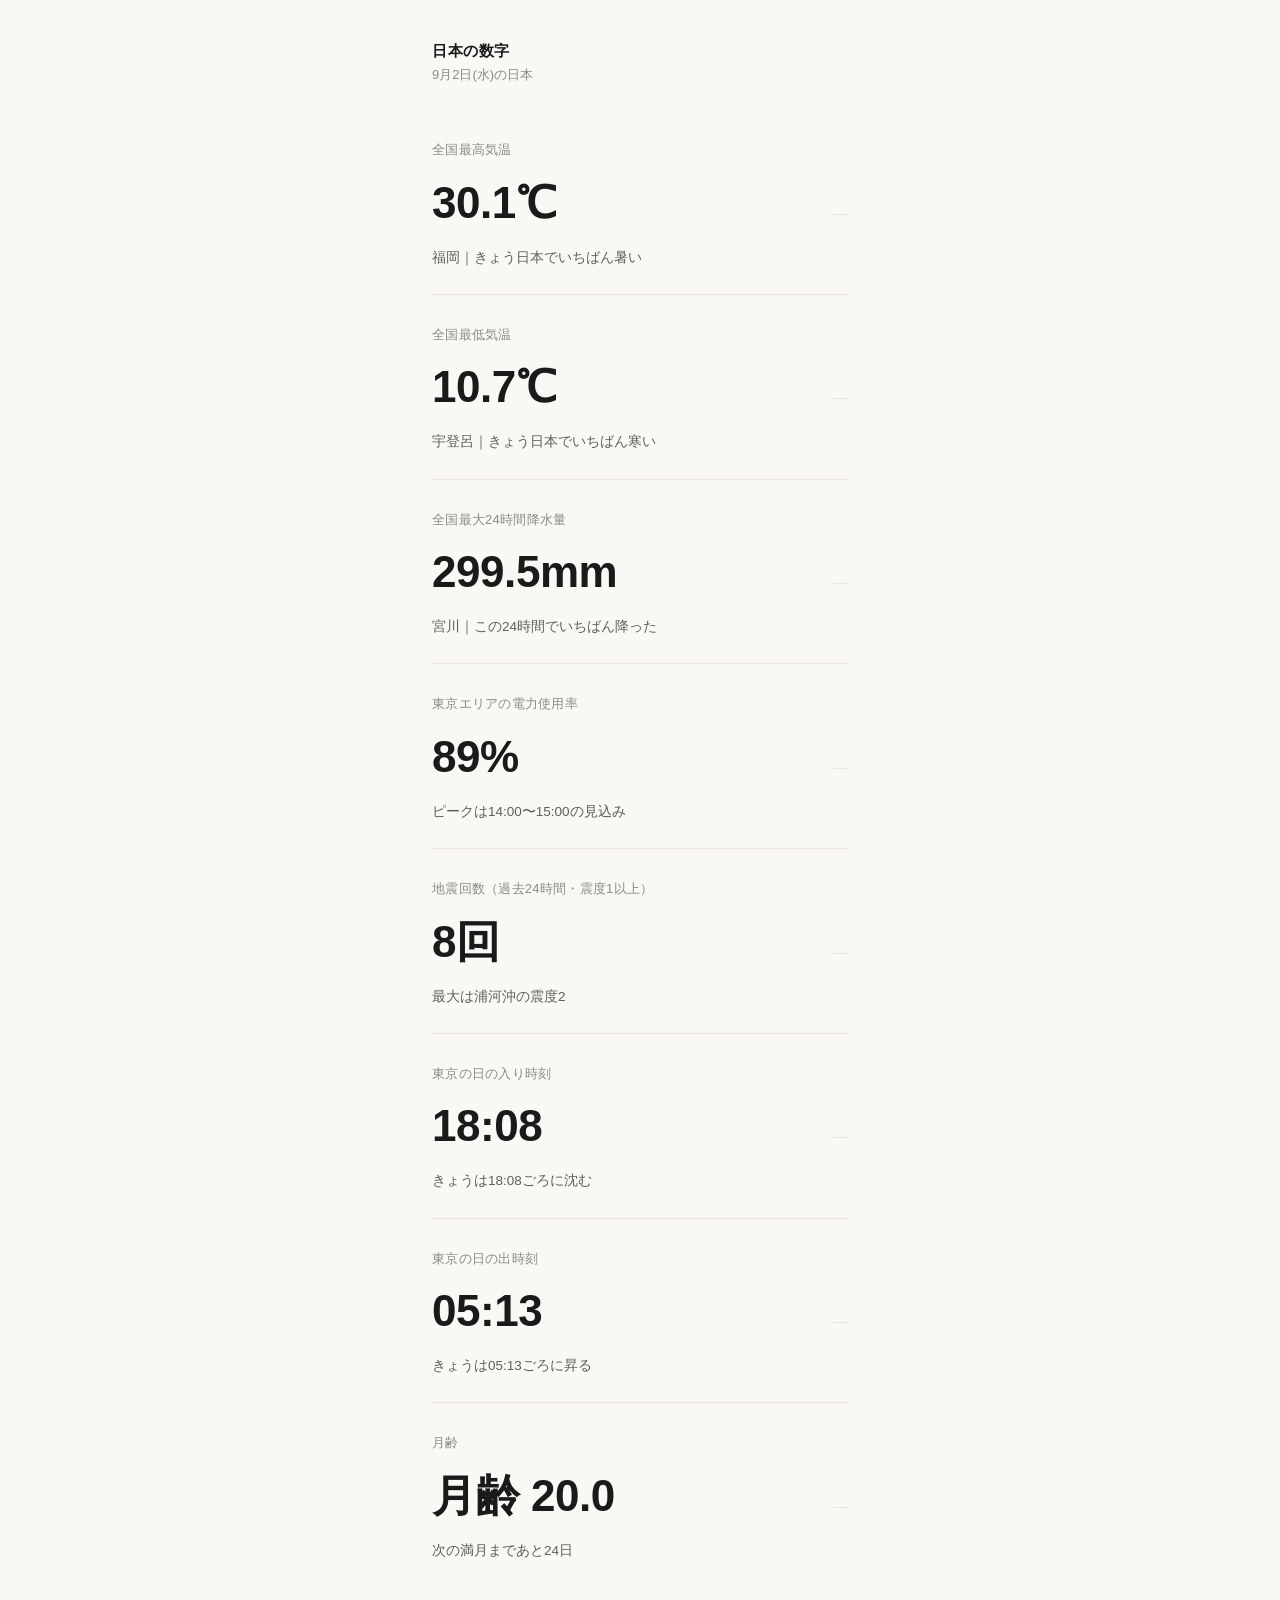
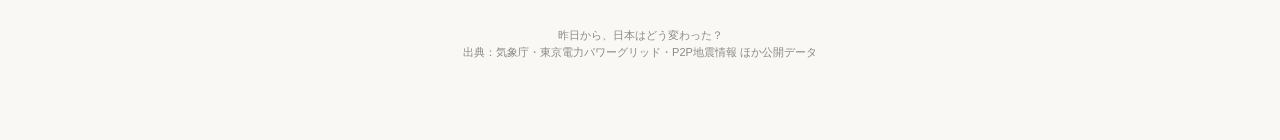
==== index.html @ 378d4e0c "日本の数字 v0.1: MVP8種の自動取得パイプライン - collectors: 気象庁ランキングCSV(最高/最低気温・24h降水量) / 東電PGでんき予報 /   P2P地震情報API / " ====
<!doctype html>
<html lang="ja">
<head>
<meta charset="utf-8">
<meta name="viewport" content="width=device-width, initial-scale=1">
<title>日本の数字</title>
<style>
  :root { --ink:#1a1a1a; --sub:#8a8a86; --bg:#faf8f4; --line:#e9e5dd; --accent:#2f6fb3; }
  * { box-sizing:border-box; margin:0; padding:0; }
  body { background:var(--bg); color:var(--ink);
    font-family:-apple-system,"Hiragino Kaku Gothic ProN","Noto Sans JP",sans-serif;
    -webkit-font-smoothing:antialiased; line-height:1.5; }
  .wrap { max-width:460px; margin:0 auto; padding:32px 22px 80px; }
  header { padding:8px 0 26px; }
  h1 { font-size:15px; font-weight:600; letter-spacing:.04em; }
  .date { color:var(--sub); font-size:13px; margin-top:2px; }
  .card { padding:30px 0 26px; border-top:1px solid var(--line); }
  .card:first-of-type { border-top:none; }
  .name { font-size:13px; color:var(--sub); letter-spacing:.02em; }
  .row { display:flex; align-items:baseline; justify-content:space-between; gap:12px; margin-top:10px; }
  .value { font-size:44px; font-weight:600; letter-spacing:-.01em; font-variant-numeric:tabular-nums; }
  .change { font-size:15px; color:var(--accent); white-space:nowrap; font-variant-numeric:tabular-nums; }
  .change.flat { color:var(--sub); }
  .change.na { color:var(--line); }
  .caption { margin-top:12px; font-size:13.5px; color:#5f5f5a; }
  .stale { font-size:11px; color:var(--sub); margin-left:6px; }
  footer { margin-top:40px; font-size:11px; color:var(--sub); text-align:center; }
  a { color:inherit; }
</style>
</head>
<body>
<div class="wrap">
  <header>
    <h1>日本の数字</h1>
    <div class="date" id="date">読み込み中…</div>
  </header>
  <div id="cards"></div>
  <footer>
    昨日から、日本はどう変わった？<br>
    出典：気象庁・東京電力パワーグリッド・P2P地震情報 ほか公開データ
  </footer>
</div>
<script>
const ARROW = { up:"↑", down:"↓", flat:"→" };
fetch("api/today.json?" + Date.now()).then(r => r.json()).then(d => {
  document.getElementById("date").textContent =
    new Date(d.date).toLocaleDateString("ja-JP",{month:"long",day:"numeric",weekday:"short"}) + "の日本";
  const box = document.getElementById("cards");
  for (const m of d.metrics) {
    const c = m.change || {};
    const cls = !c.available ? "na" : (c.direction || "flat");
    const chg = !c.available ? "—"
      : (["up","down"].includes(c.direction) ? ARROW[c.direction] + " " : "") + (c.display || "");
    const el = document.createElement("div");
    el.className = "card";
    el.innerHTML =
      `<div class="name">${m.name}${m.stale ? '<span class="stale">'+m.as_of+' 時点</span>' : ''}</div>
       <div class="row"><div class="value">${m.value_display}</div>
       <div class="change ${cls}">${chg}</div></div>
       <div class="caption">${m.caption || ""}</div>`;
    box.appendChild(el);
  }
}).catch(e => {
  document.getElementById("date").textContent = "データを読み込めませんでした";
});
</script>
</body>
</html>
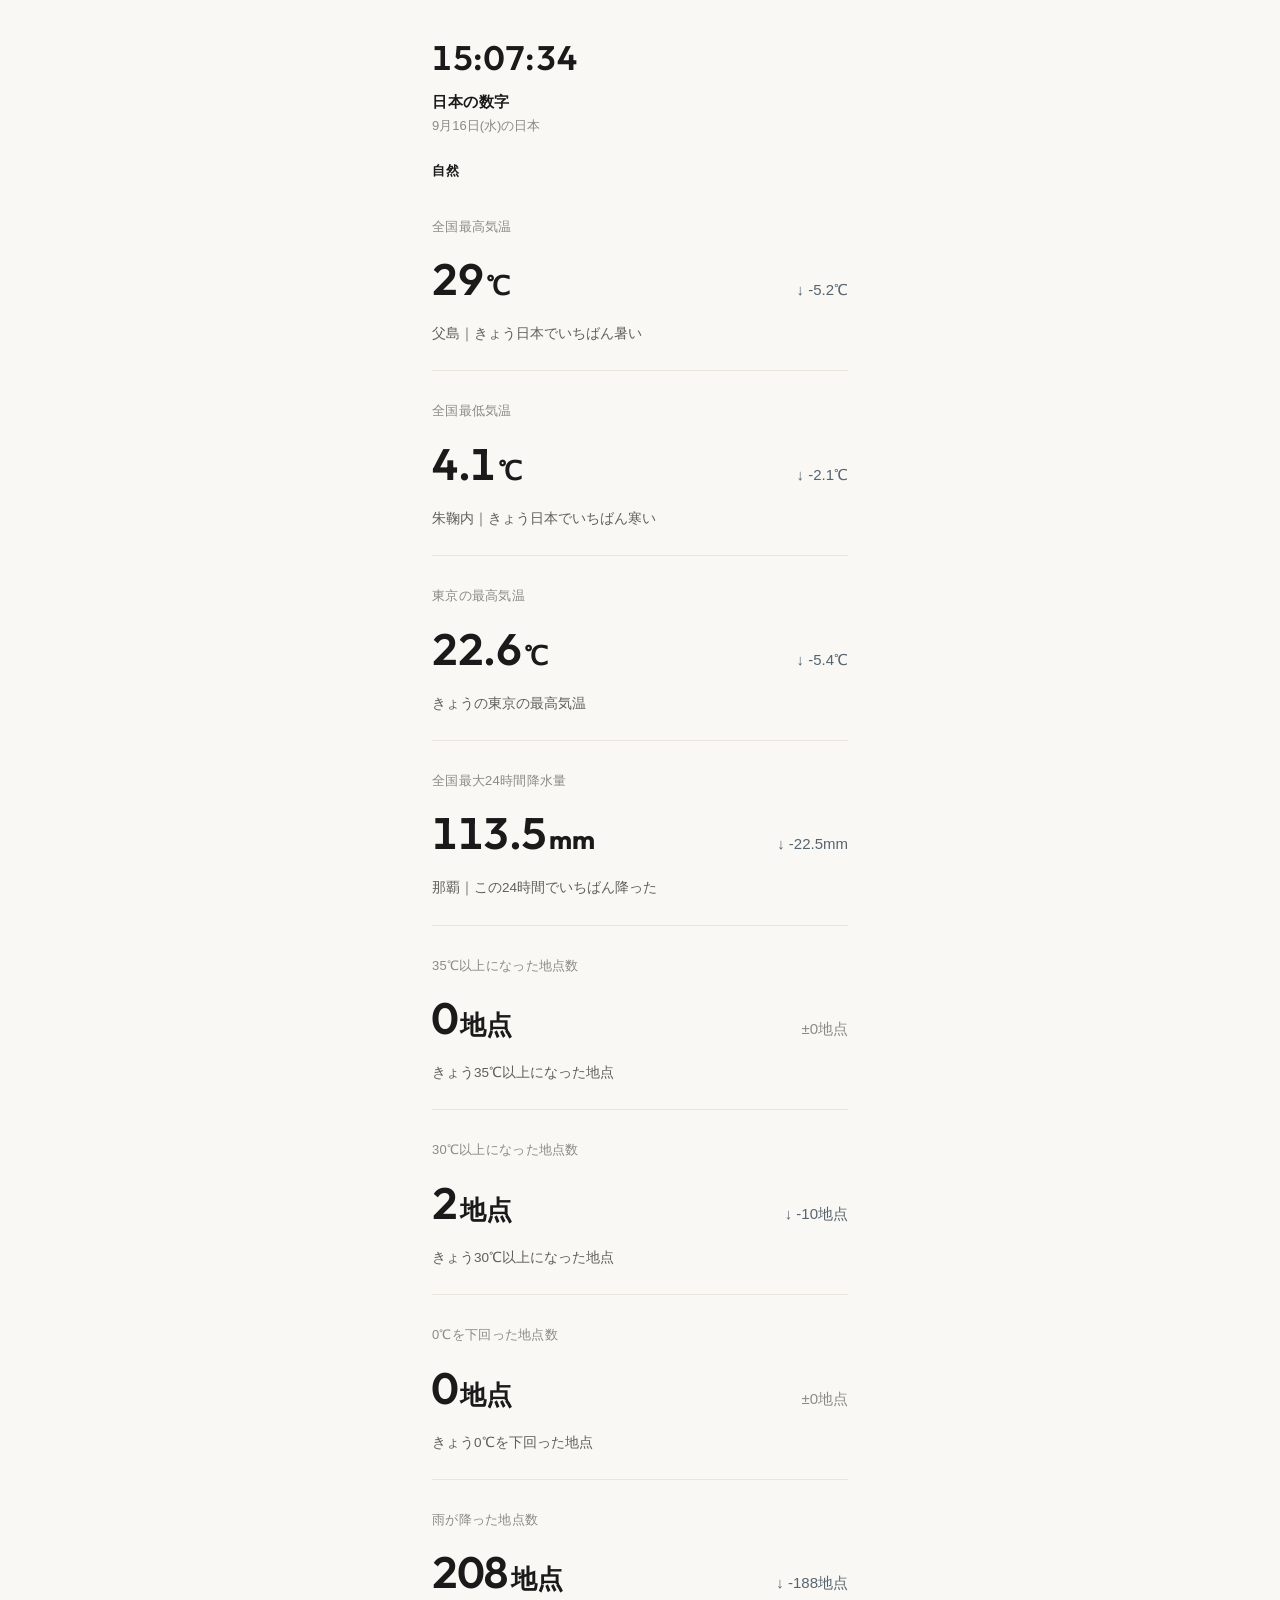
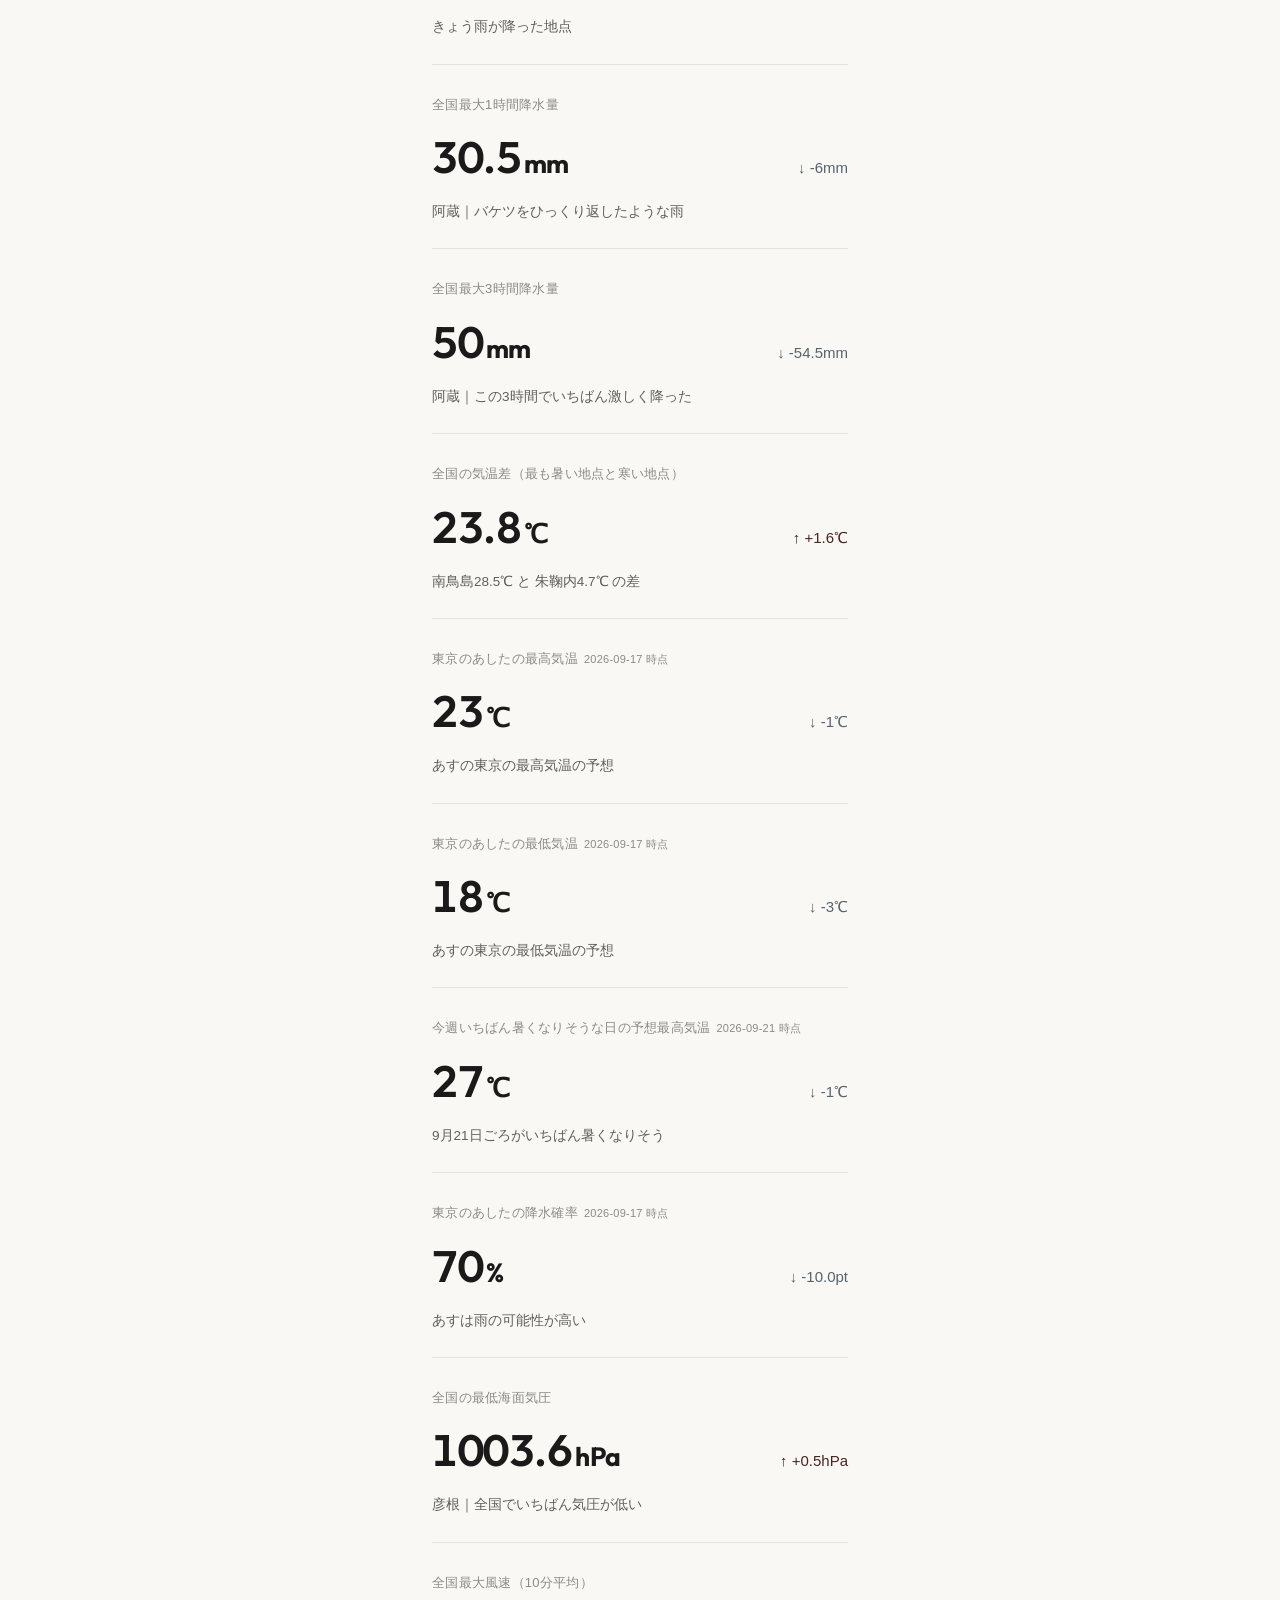
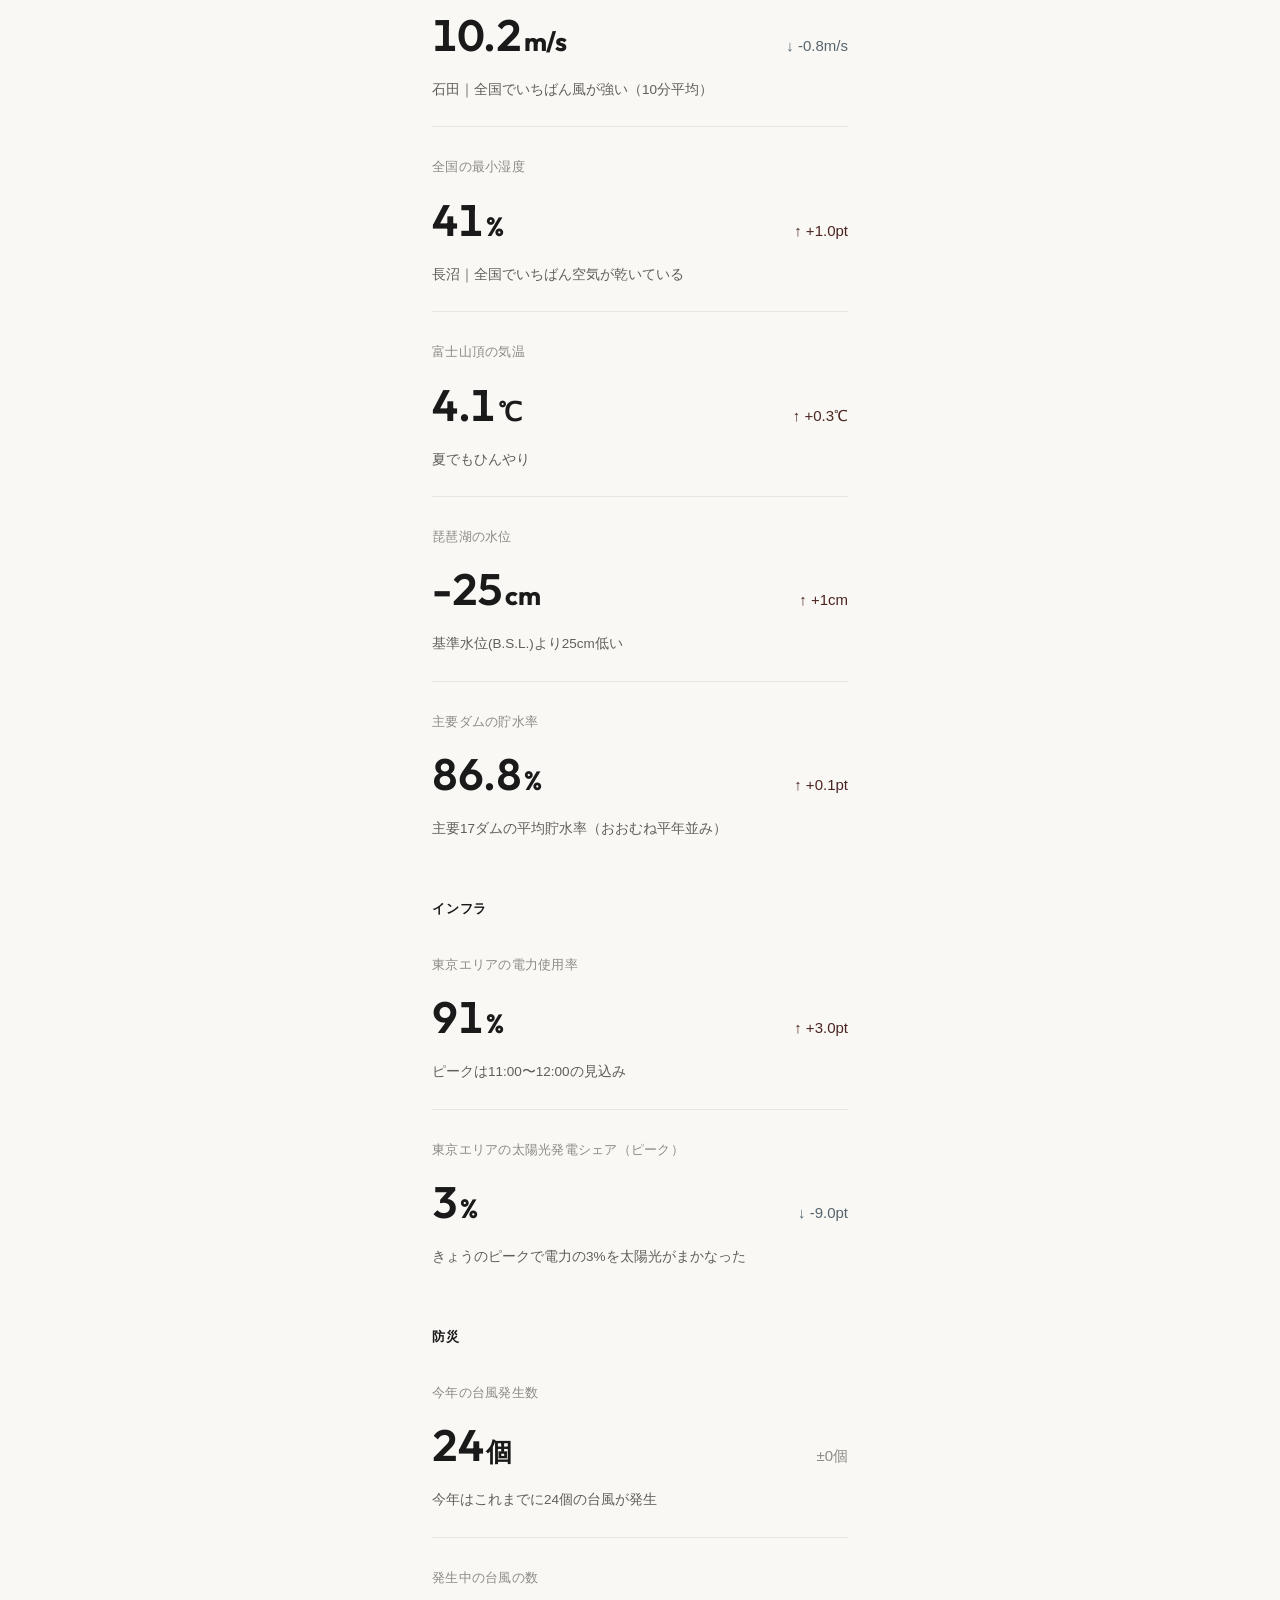
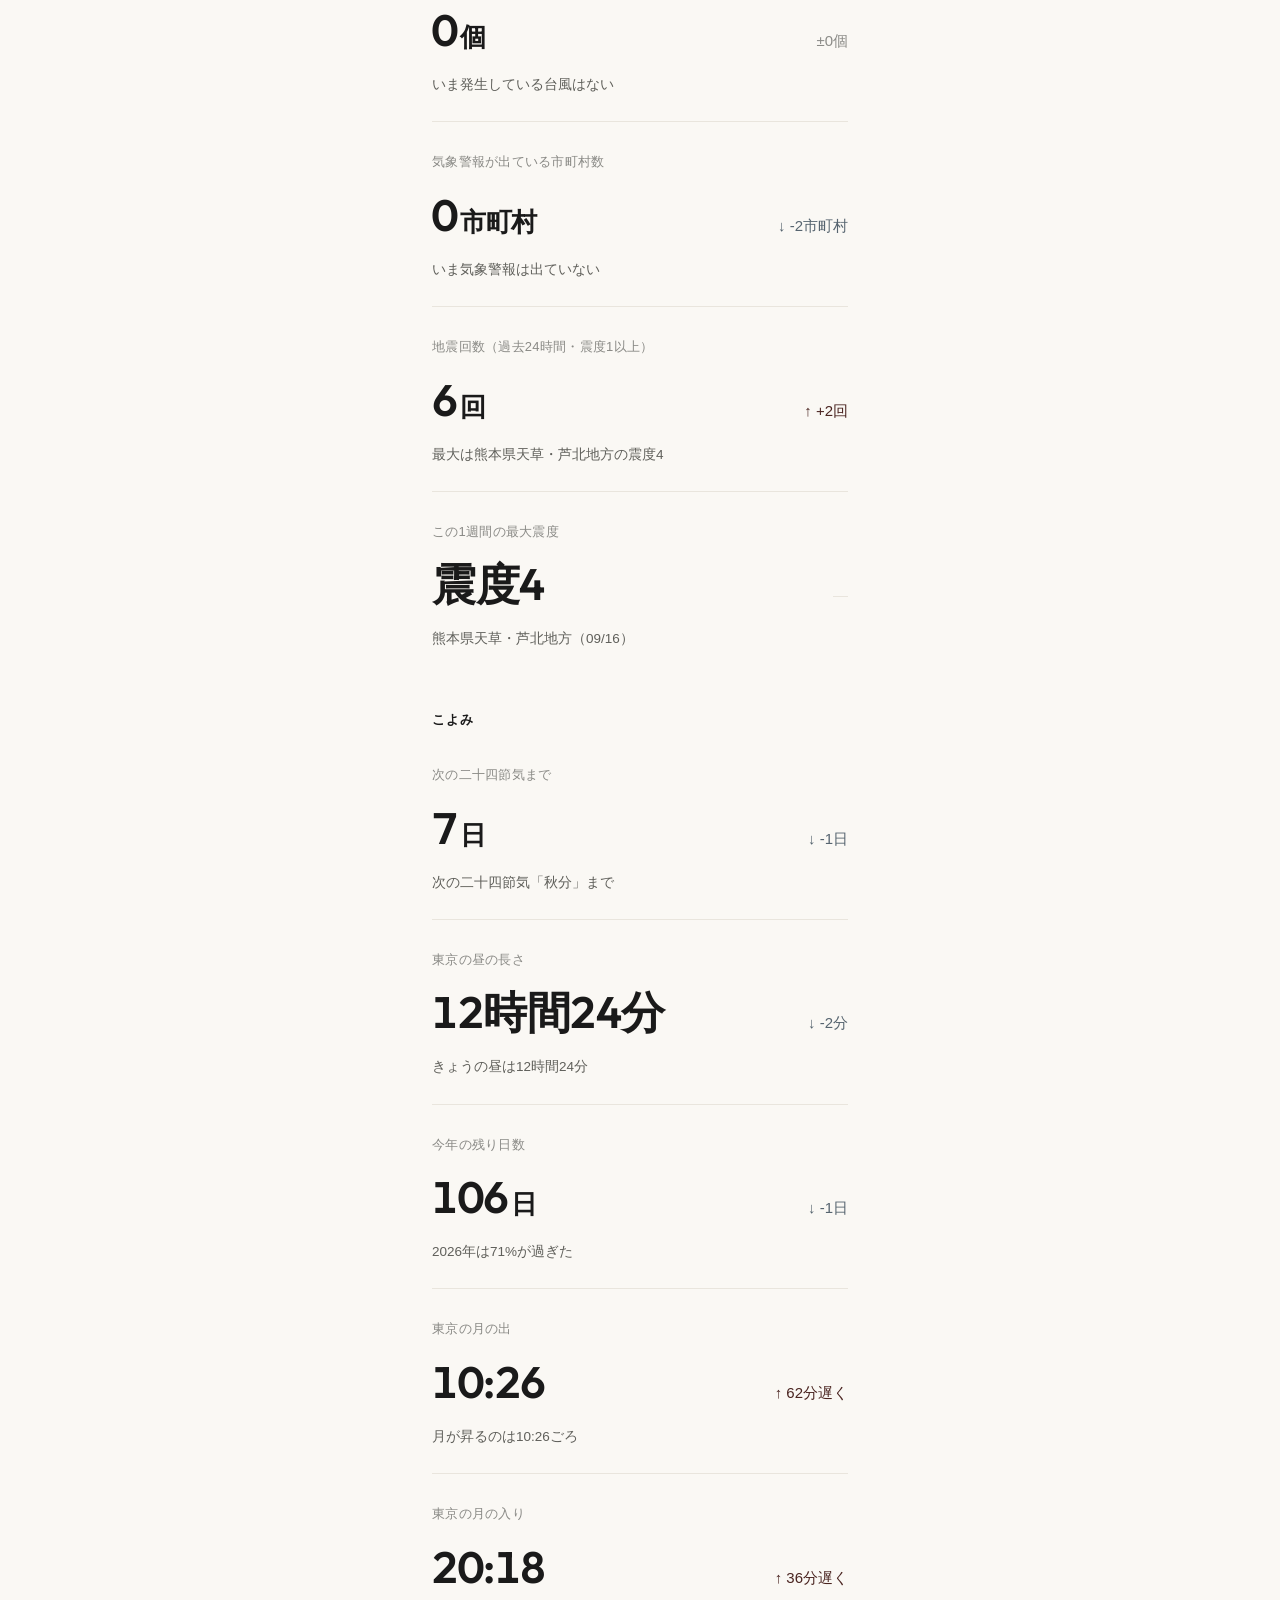
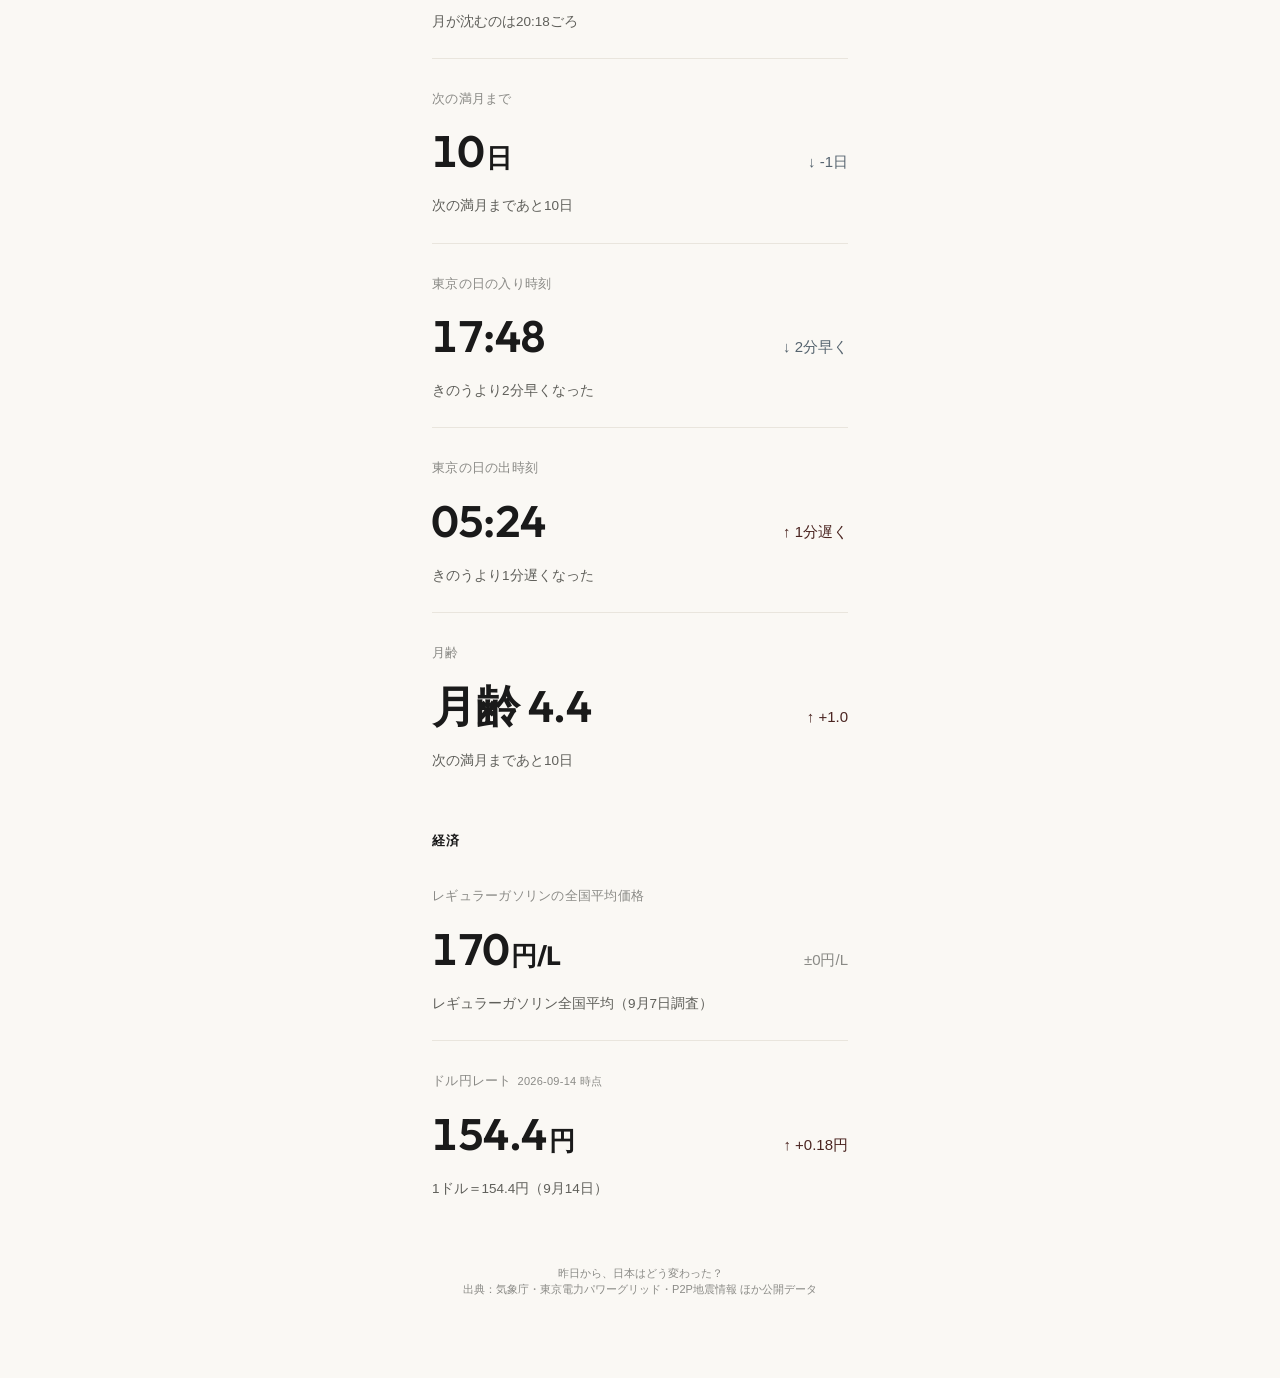
==== commit e18e2a9c: "e-Stat人口取得の総数判定を堅牢化、UIのキャプション欠落と単位表示バグを修正 分類軸の「総数」コードが見つからない場合に誤った値を黙って拾わないよう _total_filters をエラーで止ま" ====
--- a/index.html
+++ b/index.html
@@ -4,22 +4,34 @@
 <meta charset="utf-8">
 <meta name="viewport" content="width=device-width, initial-scale=1">
 <title>日本の数字</title>
+<link rel="preconnect" href="https://fonts.googleapis.com">
+<link rel="preconnect" href="https://fonts.gstatic.com" crossorigin>
+<link href="https://fonts.googleapis.com/css2?family=Outfit:wght@500;600;700&display=swap" rel="stylesheet">
 <style>
-  :root { --ink:#1a1a1a; --sub:#8a8a86; --bg:#faf8f4; --line:#e9e5dd; --accent:#2f6fb3; }
+  :root { --ink:#1a1a1a; --sub:#8a8a86; --bg:#faf8f4; --line:#e9e5dd;
+    --up:#4a2420; --down:#56646f; }
   * { box-sizing:border-box; margin:0; padding:0; }
   body { background:var(--bg); color:var(--ink);
     font-family:-apple-system,"Hiragino Kaku Gothic ProN","Noto Sans JP",sans-serif;
     -webkit-font-smoothing:antialiased; line-height:1.5; }
   .wrap { max-width:460px; margin:0 auto; padding:32px 22px 80px; }
+  .clock { font-family:"Outfit",-apple-system,sans-serif; font-size:34px; font-weight:600;
+    letter-spacing:.02em; font-variant-numeric:tabular-nums; }
   header { padding:8px 0 26px; }
   h1 { font-size:15px; font-weight:600; letter-spacing:.04em; }
   .date { color:var(--sub); font-size:13px; margin-top:2px; }
+  .section-title { font-size:13px; font-weight:700; color:var(--ink); letter-spacing:.06em; padding:34px 0 6px; }
+  .section:first-of-type .section-title { padding-top:0; }
   .card { padding:30px 0 26px; border-top:1px solid var(--line); }
   .card:first-of-type { border-top:none; }
+  .section .card:first-child { padding-top:10px; }
   .name { font-size:13px; color:var(--sub); letter-spacing:.02em; }
   .row { display:flex; align-items:baseline; justify-content:space-between; gap:12px; margin-top:10px; }
-  .value { font-size:44px; font-weight:600; letter-spacing:-.01em; font-variant-numeric:tabular-nums; }
-  .change { font-size:15px; color:var(--accent); white-space:nowrap; font-variant-numeric:tabular-nums; }
+  .value { font-family:"Outfit",-apple-system,"Hiragino Kaku Gothic ProN","Noto Sans JP",sans-serif; font-size:44px; font-weight:600; letter-spacing:-.01em; font-variant-numeric:tabular-nums; }
+  .value .unit { font-size:0.6em; font-weight:bold; margin-left:0.1em; }
+  .change { font-size:15px; white-space:nowrap; font-variant-numeric:tabular-nums; }
+  .change.up { color:var(--up); }
+  .change.down { color:var(--down); }
   .change.flat { color:var(--sub); }
   .change.na { color:var(--line); }
   .caption { margin-top:12px; font-size:13.5px; color:#5f5f5a; }
@@ -30,6 +42,7 @@
 </head>
 <body>
 <div class="wrap">
+  <div class="clock" id="clock">--:--:--</div>
   <header>
     <h1>日本の数字</h1>
     <div class="date" id="date">読み込み中…</div>
@@ -41,24 +54,55 @@
   </footer>
 </div>
 <script>
+function tickClock() {
+  document.getElementById("clock").textContent =
+    new Date().toLocaleTimeString("ja-JP", { timeZone:"Asia/Tokyo", hour12:false });
+}
+tickClock();
+setInterval(tickClock, 1000);
+
 const ARROW = { up:"↑", down:"↓", flat:"→" };
+const CATEGORY_ORDER = ["自然","インフラ","防災","こよみ","経済","社会"];
 fetch("api/today.json?" + Date.now()).then(r => r.json()).then(d => {
   document.getElementById("date").textContent =
     new Date(d.date).toLocaleDateString("ja-JP",{month:"long",day:"numeric",weekday:"short"}) + "の日本";
   const box = document.getElementById("cards");
+
+  const groups = new Map();
   for (const m of d.metrics) {
-    const c = m.change || {};
-    const cls = !c.available ? "na" : (c.direction || "flat");
-    const chg = !c.available ? "—"
-      : (["up","down"].includes(c.direction) ? ARROW[c.direction] + " " : "") + (c.display || "");
-    const el = document.createElement("div");
-    el.className = "card";
-    el.innerHTML =
-      `<div class="name">${m.name}${m.stale ? '<span class="stale">'+m.as_of+' 時点</span>' : ''}</div>
-       <div class="row"><div class="value">${m.value_display}</div>
-       <div class="change ${cls}">${chg}</div></div>
-       <div class="caption">${m.caption || ""}</div>`;
-    box.appendChild(el);
+    if (!groups.has(m.category)) groups.set(m.category, []);
+    groups.get(m.category).push(m);
+  }
+  const cats = [...CATEGORY_ORDER.filter(c => groups.has(c)),
+                ...[...groups.keys()].filter(c => !CATEGORY_ORDER.includes(c))];
+
+  for (const cat of cats) {
+    const section = document.createElement("section");
+    section.className = "section";
+    const h2 = document.createElement("h2");
+    h2.className = "section-title";
+    h2.textContent = cat;
+    section.appendChild(h2);
+
+    for (const m of groups.get(cat)) {
+      const c = m.change || {};
+      const cls = !c.available ? "na" : (c.direction || "flat");
+      const chg = !c.available ? "—"
+        : (["up","down"].includes(c.direction) ? ARROW[c.direction] + " " : "") + (c.display || "");
+      const unit = m.unit || "";
+      const hasUnitSuffix = unit && m.value_display.endsWith(unit);
+      const valueMain = hasUnitSuffix
+        ? m.value_display.slice(0, -unit.length) : m.value_display;
+      const el = document.createElement("div");
+      el.className = "card";
+      el.innerHTML =
+        `<div class="name">${m.name}${m.stale ? '<span class="stale">'+m.as_of+' 時点</span>' : ''}</div>
+         <div class="row"><div class="value">${valueMain}${hasUnitSuffix ? '<span class="unit">'+unit+'</span>' : ''}</div>
+         <div class="change ${cls}">${chg}</div></div>
+         <div class="caption">${m.caption || ""}</div>`;
+      section.appendChild(el);
+    }
+    box.appendChild(section);
   }
 }).catch(e => {
   document.getElementById("date").textContent = "データを読み込めませんでした";
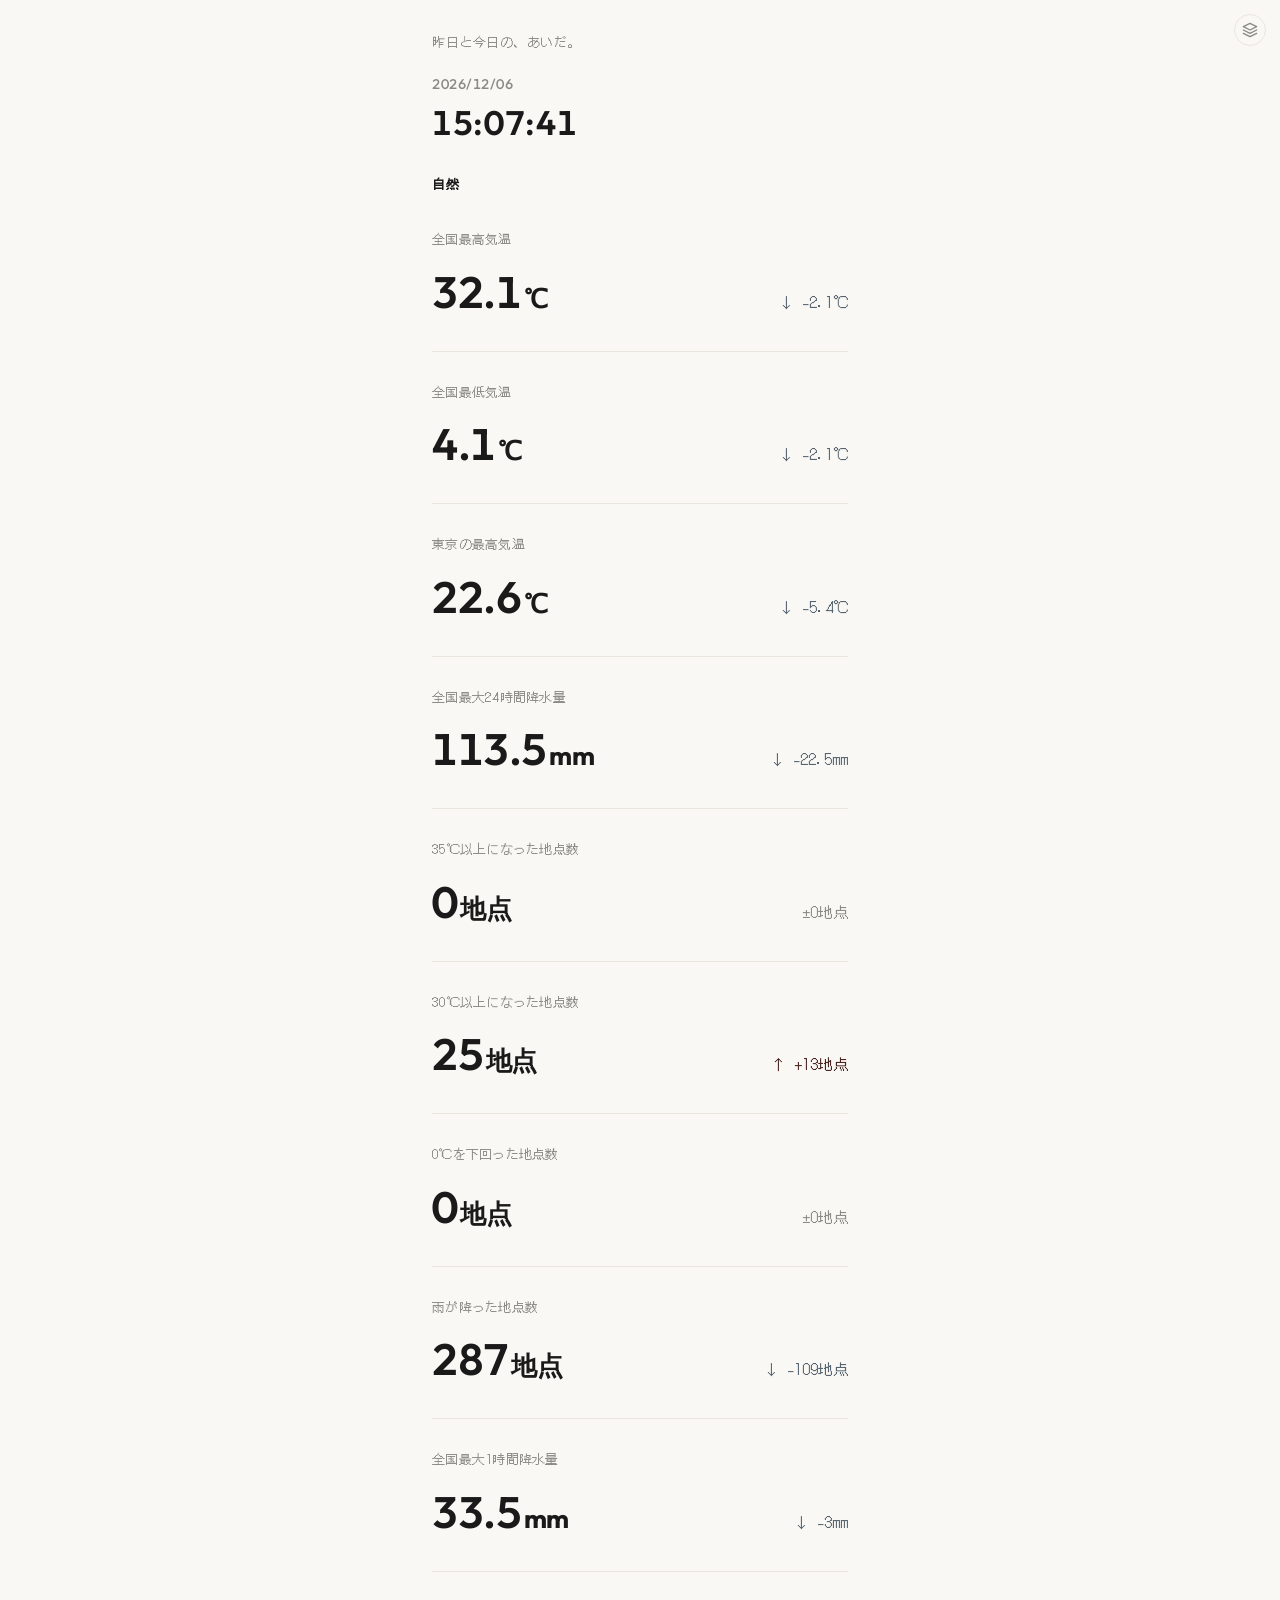
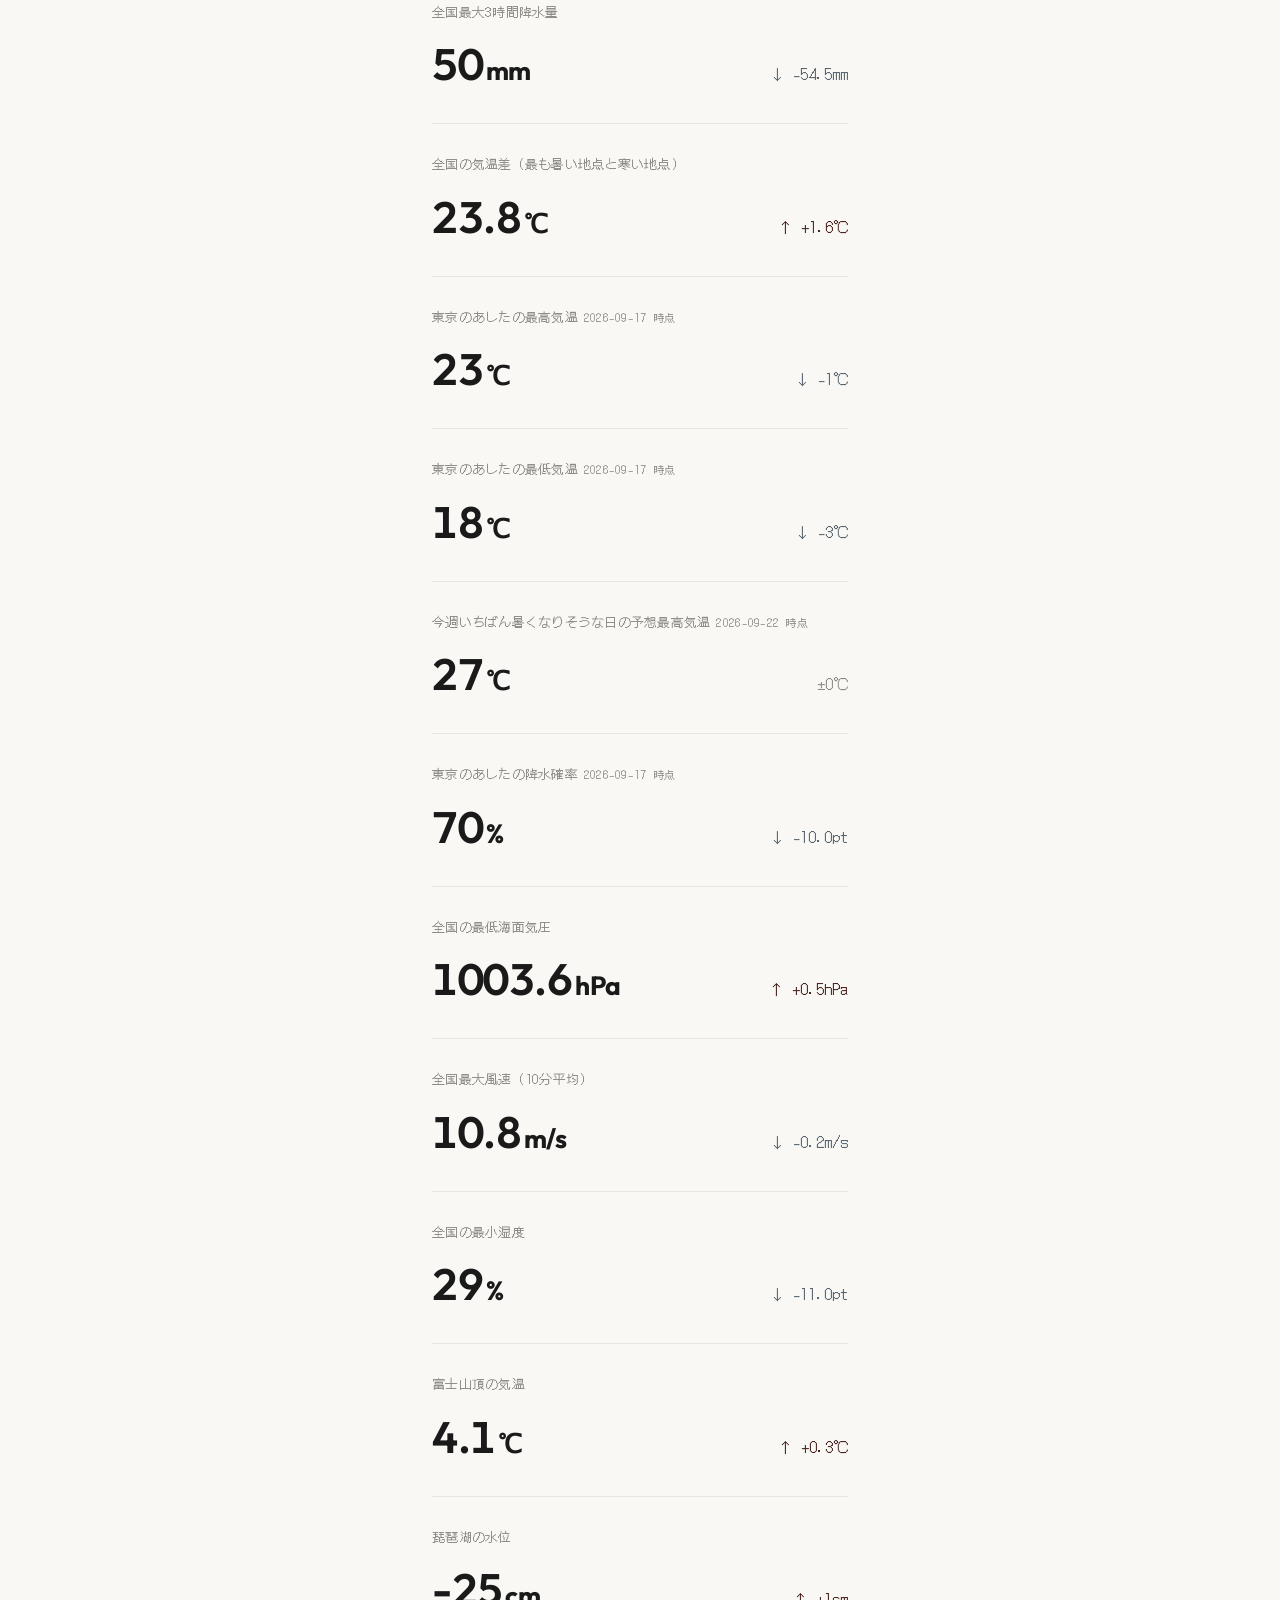
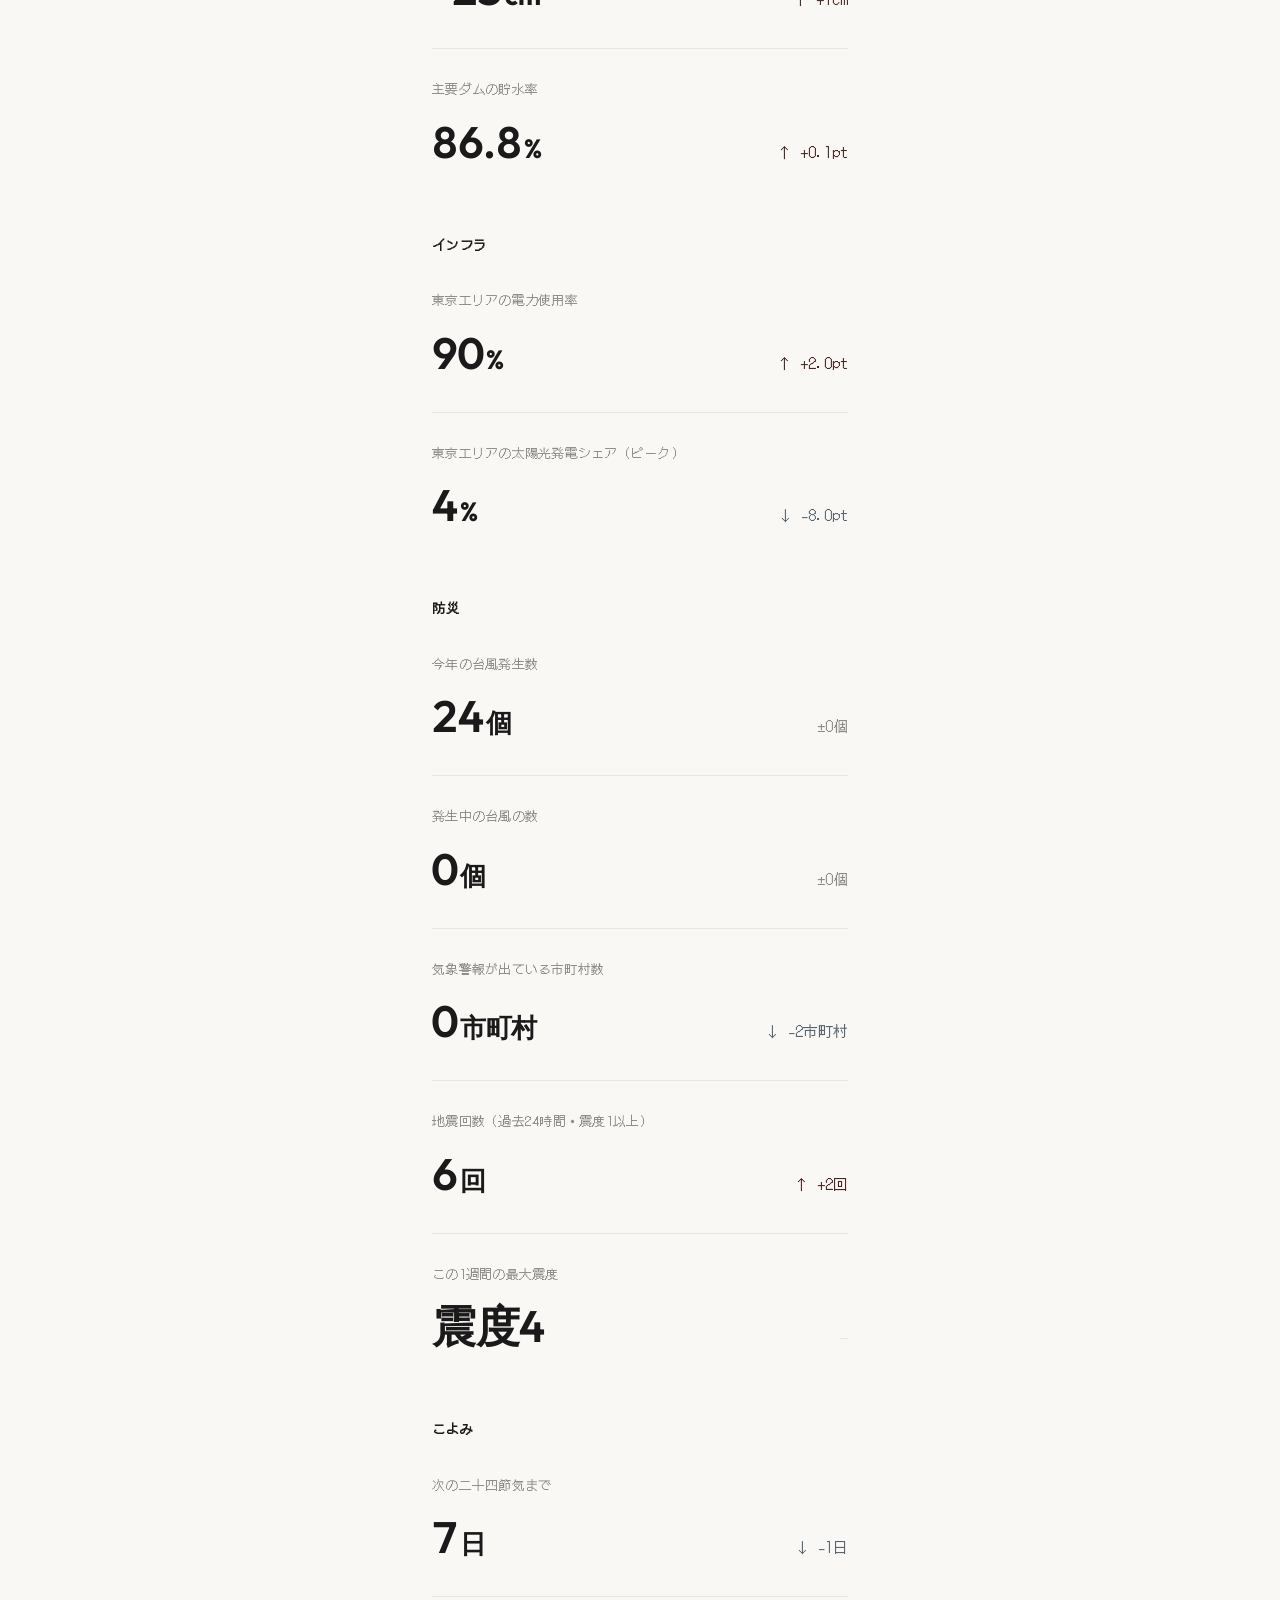
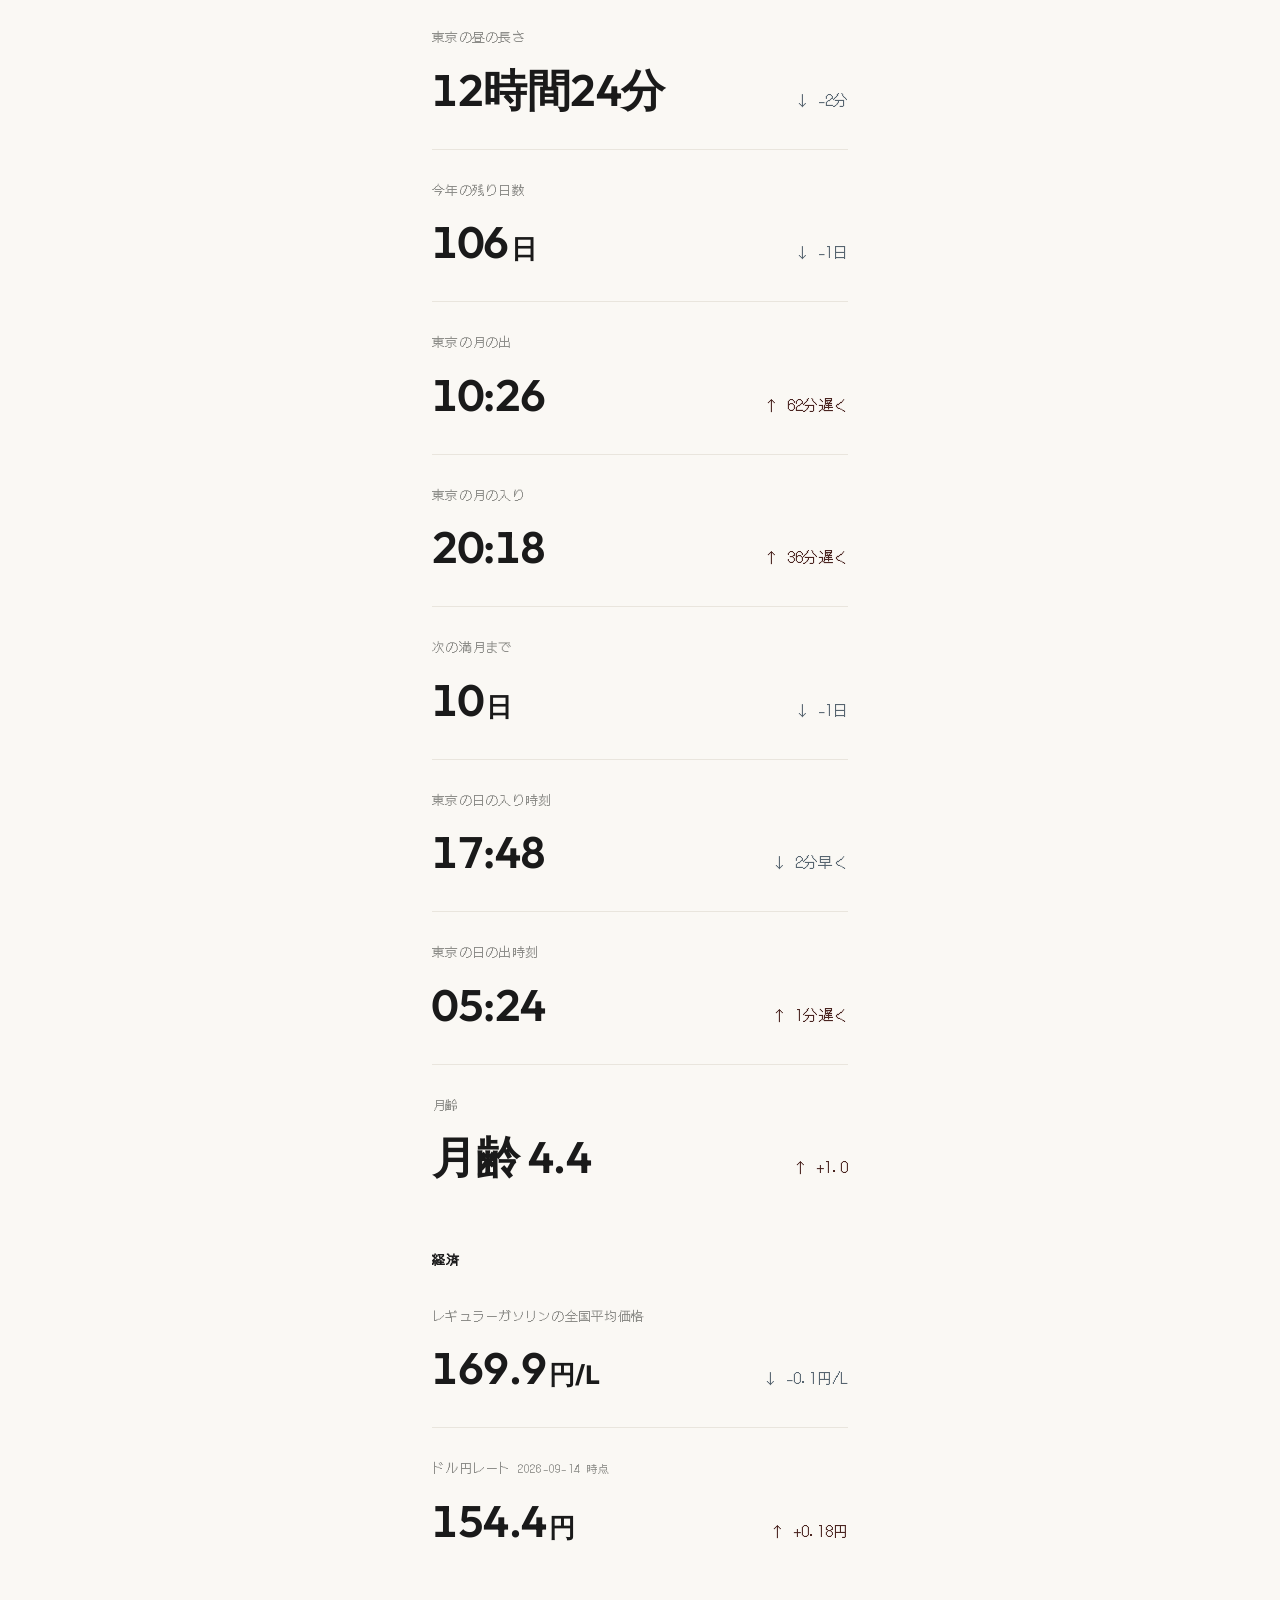
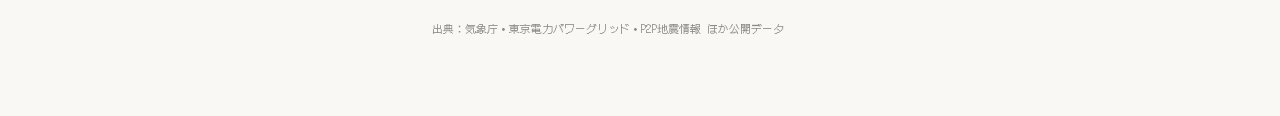
==== commit 4dd6a413: "UIデザイン調整: フォント変更・カテゴリ表示・デザインスキン切替機能を追加 - 数字フォントをOutfit、日本語をDotGothic16に変更 - カテゴリごとにセクション分けして表示 - 上昇/" ====
--- a/index.html
+++ b/index.html
@@ -3,60 +3,289 @@
 <head>
 <meta charset="utf-8">
 <meta name="viewport" content="width=device-width, initial-scale=1">
+<script>
+(function(){
+  try {
+    var s = localStorage.getItem("nns-skin");
+    if (s && s !== "default") document.documentElement.setAttribute("data-skin", s);
+  } catch (e) {}
+})();
+</script>
 <title>日本の数字</title>
 <link rel="preconnect" href="https://fonts.googleapis.com">
 <link rel="preconnect" href="https://fonts.gstatic.com" crossorigin>
-<link href="https://fonts.googleapis.com/css2?family=Outfit:wght@500;600;700&display=swap" rel="stylesheet">
+<link href="https://fonts.googleapis.com/css2?family=Outfit:wght@500;600;700&family=DotGothic16&display=swap" rel="stylesheet">
 <style>
-  :root { --ink:#1a1a1a; --sub:#8a8a86; --bg:#faf8f4; --line:#e9e5dd;
-    --up:#4a2420; --down:#56646f; }
+  :root {
+    --ink:#1a1a1a; --sub:#8a8a86; --bg:#faf8f4; --line:#e9e5dd;
+    --up:#4a2420; --down:#56646f;
+    --na-color:var(--line);
+    --page-bg-image:none;
+    --surface-bg:var(--bg); --surface-blur:none;
+    --hover-bg:rgba(0,0,0,.05);
+    --card-padding:30px 0 26px; --card-first-padding-top:10px;
+    --card-border-top:1px solid var(--line); --card-border-x:none; --card-border-bottom:none;
+    --card-first-top:none; --card-radius:0px;
+    --card-shadow:none; --card-margin-bottom:0px;
+    --clock-padding:8px 0 26px; --clock-margin-bottom:0px;
+    --clock-border:none; --clock-radius:0px; --clock-shadow:none;
+    --menu-radius:12px;
+    --section-title-padding:34px 0 6px;
+    --value-font-size:44px; --footer-margin-top:40px;
+  }
+  :root[data-skin="neumorphism"] {
+    --ink:#3a362e; --sub:#8a8478; --bg:#eae7e0; --line:transparent;
+    --up:#4a2420; --down:#3f4d57;
+    --shadow-light:#ffffff; --shadow-dark:#c7c1b3;
+    --na-color:rgba(138,132,120,.4);
+    --card-padding:22px 22px 20px; --card-first-padding-top:22px;
+    --card-border-top:none; --card-radius:20px;
+    --card-shadow:8px 8px 16px var(--shadow-dark), -8px -8px 16px var(--shadow-light);
+    --card-margin-bottom:16px;
+    --clock-padding:22px 24px; --clock-margin-bottom:26px;
+    --clock-radius:24px;
+    --clock-shadow:inset 7px 7px 14px var(--shadow-dark), inset -7px -7px 14px var(--shadow-light);
+    --section-title-padding:8px 0 10px 4px;
+    --value-font-size:40px; --footer-margin-top:24px;
+  }
+  :root[data-skin="liquid-glass"] {
+    --ink:#1a1f2b; --sub:#5b6472; --bg:#eef1f6; --line:rgba(255,255,255,.6);
+    --up:#d1453d; --down:#2f6fb3;
+    --na-color:rgba(91,100,114,.4);
+    --page-bg-image:
+      radial-gradient(38% 30% at 12% 18%, rgba(255,138,178,.55), transparent 60%),
+      radial-gradient(45% 35% at 88% 12%, rgba(120,170,255,.55), transparent 60%),
+      radial-gradient(50% 40% at 25% 92%, rgba(150,255,210,.45), transparent 60%),
+      radial-gradient(42% 35% at 92% 88%, rgba(200,160,255,.5), transparent 60%);
+    --surface-bg:rgba(255,255,255,.4); --surface-blur:blur(20px) saturate(180%);
+    --card-padding:22px 22px 20px; --card-first-padding-top:22px;
+    --card-border-top:1px solid var(--line); --card-border-x:1px solid var(--line);
+    --card-border-bottom:1px solid var(--line); --card-first-top:1px solid var(--line);
+    --card-radius:26px; --card-shadow:0 8px 32px rgba(31,41,55,.15); --card-margin-bottom:16px;
+    --clock-padding:22px 24px; --clock-margin-bottom:26px;
+    --clock-border:1px solid var(--line); --clock-radius:26px;
+    --clock-shadow:0 8px 32px rgba(31,41,55,.12);
+    --menu-radius:18px;
+    --section-title-padding:8px 0 10px 4px;
+    --value-font-size:40px; --footer-margin-top:24px;
+  }
+  :root[data-skin="material"] {
+    --ink:#1c1b1f; --sub:#79747e; --bg:#fef7ff; --line:transparent;
+    --up:#b3261e; --down:#1a73e8;
+    --na-color:rgba(121,116,126,.4);
+    --surface-bg:#ffffff; --surface-blur:none;
+    --card-padding:20px 20px 18px; --card-first-padding-top:20px;
+    --card-border-top:none; --card-border-x:none; --card-border-bottom:none; --card-first-top:none;
+    --card-radius:16px;
+    --card-shadow:0 1px 2px rgba(0,0,0,.3), 0 1px 3px 1px rgba(0,0,0,.15);
+    --card-margin-bottom:12px;
+    --clock-padding:20px 22px; --clock-margin-bottom:22px;
+    --clock-border:none; --clock-radius:20px;
+    --clock-shadow:0 1px 2px rgba(0,0,0,.3), 0 2px 6px 2px rgba(0,0,0,.15);
+    --menu-radius:16px;
+    --section-title-padding:8px 0 10px 4px;
+    --value-font-size:40px; --footer-margin-top:24px;
+  }
+  :root[data-skin="ios"] {
+    --ink:#1c1c1e; --sub:#8e8e93; --bg:#f2f2f7; --line:rgba(60,60,67,.15);
+    --up:#ff3b30; --down:#007aff;
+    --na-color:rgba(142,142,147,.5);
+    --surface-bg:#ffffff; --surface-blur:none;
+    --card-padding:14px 16px; --card-first-padding-top:14px;
+    --card-border-top:none; --card-border-x:none; --card-border-bottom:none; --card-first-top:none;
+    --card-radius:14px;
+    --card-shadow:0 1px 2px rgba(0,0,0,.06);
+    --card-margin-bottom:10px;
+    --clock-padding:18px 20px; --clock-margin-bottom:20px;
+    --clock-border:none; --clock-radius:18px;
+    --clock-shadow:0 1px 3px rgba(0,0,0,.08);
+    --menu-radius:14px;
+    --section-title-padding:10px 0 8px 4px;
+    --value-font-size:38px; --footer-margin-top:22px;
+  }
+  :root[data-skin="space"] {
+    --ink:#eef0ff; --sub:#9aa3c9; --bg:#05060f; --line:rgba(255,255,255,.14);
+    --up:#ff7a59; --down:#4fd6ff;
+    --na-color:rgba(154,163,201,.4);
+    --hover-bg:rgba(255,255,255,.08);
+    --page-bg-image:
+      radial-gradient(45% 35% at 20% 15%, rgba(123,97,255,.35), transparent 60%),
+      radial-gradient(50% 40% at 85% 20%, rgba(56,189,248,.3), transparent 60%),
+      radial-gradient(55% 45% at 30% 85%, rgba(236,72,153,.22), transparent 60%),
+      radial-gradient(45% 35% at 88% 80%, rgba(99,102,241,.28), transparent 60%),
+      radial-gradient(1.5px 1.5px at 6% 10%, rgba(255,255,255,.9), transparent),
+      radial-gradient(1px 1px at 14% 42%, rgba(255,255,255,.7), transparent),
+      radial-gradient(1.5px 1.5px at 22% 78%, rgba(255,255,255,.85), transparent),
+      radial-gradient(1px 1px at 9% 90%, rgba(255,255,255,.6), transparent),
+      radial-gradient(1px 1px at 30% 15%, rgba(255,255,255,.8), transparent),
+      radial-gradient(1.5px 1.5px at 35% 55%, rgba(255,255,255,.9), transparent),
+      radial-gradient(1px 1px at 42% 8%, rgba(255,255,255,.65), transparent),
+      radial-gradient(1.5px 1.5px at 48% 33%, rgba(255,255,255,.75), transparent),
+      radial-gradient(1px 1px at 55% 70%, rgba(255,255,255,.8), transparent),
+      radial-gradient(1.5px 1.5px at 60% 20%, rgba(255,255,255,.9), transparent),
+      radial-gradient(1px 1px at 65% 48%, rgba(255,255,255,.6), transparent),
+      radial-gradient(1.5px 1.5px at 70% 85%, rgba(255,255,255,.85), transparent),
+      radial-gradient(1px 1px at 75% 12%, rgba(255,255,255,.7), transparent),
+      radial-gradient(1.5px 1.5px at 80% 60%, rgba(255,255,255,.9), transparent),
+      radial-gradient(1px 1px at 85% 35%, rgba(255,255,255,.65), transparent),
+      radial-gradient(1.5px 1.5px at 90% 78%, rgba(255,255,255,.8), transparent),
+      radial-gradient(1px 1px at 95% 15%, rgba(255,255,255,.75), transparent),
+      radial-gradient(1px 1px at 18% 25%, rgba(255,255,255,.6), transparent),
+      radial-gradient(1.5px 1.5px at 5% 60%, rgba(255,255,255,.85), transparent),
+      radial-gradient(1px 1px at 28% 95%, rgba(255,255,255,.7), transparent),
+      radial-gradient(1.5px 1.5px at 38% 72%, rgba(255,255,255,.8), transparent),
+      radial-gradient(1px 1px at 50% 90%, rgba(255,255,255,.65), transparent),
+      radial-gradient(1.5px 1.5px at 58% 5%, rgba(255,255,255,.9), transparent),
+      radial-gradient(1px 1px at 63% 62%, rgba(255,255,255,.7), transparent),
+      radial-gradient(1.5px 1.5px at 72% 38%, rgba(255,255,255,.85), transparent),
+      radial-gradient(1px 1px at 78% 92%, rgba(255,255,255,.6), transparent),
+      radial-gradient(1.5px 1.5px at 88% 10%, rgba(255,255,255,.8), transparent),
+      radial-gradient(1px 1px at 92% 50%, rgba(255,255,255,.75), transparent),
+      radial-gradient(1.5px 1.5px at 12% 68%, rgba(255,255,255,.9), transparent),
+      radial-gradient(1px 1px at 45% 45%, rgba(255,255,255,.6), transparent);
+    --surface-bg:rgba(20,22,45,.55); --surface-blur:blur(18px) saturate(160%);
+    --card-padding:22px 22px 20px; --card-first-padding-top:22px;
+    --card-border-top:1px solid var(--line); --card-border-x:1px solid var(--line);
+    --card-border-bottom:1px solid var(--line); --card-first-top:1px solid var(--line);
+    --card-radius:22px;
+    --card-shadow:0 0 24px rgba(120,140,255,.12), 0 8px 24px rgba(0,0,0,.4);
+    --card-margin-bottom:16px;
+    --clock-padding:22px 24px; --clock-margin-bottom:26px;
+    --clock-border:1px solid var(--line); --clock-radius:24px;
+    --clock-shadow:0 0 30px rgba(120,140,255,.18), 0 8px 24px rgba(0,0,0,.45);
+    --menu-radius:16px;
+    --section-title-padding:8px 0 10px 4px;
+    --value-font-size:40px; --footer-margin-top:24px;
+  }
   * { box-sizing:border-box; margin:0; padding:0; }
-  body { background:var(--bg); color:var(--ink);
-    font-family:-apple-system,"Hiragino Kaku Gothic ProN","Noto Sans JP",sans-serif;
-    -webkit-font-smoothing:antialiased; line-height:1.5; }
+  body { background-color:var(--bg); background-image:var(--page-bg-image); background-attachment:fixed;
+    background-size:cover; color:var(--ink);
+    font-family:"DotGothic16",-apple-system,"Hiragino Kaku Gothic ProN","Noto Sans JP",sans-serif;
+    -webkit-font-smoothing:antialiased; line-height:1.5; transition:background .2s, color .2s; }
   .wrap { max-width:460px; margin:0 auto; padding:32px 22px 80px; }
-  .clock { font-family:"Outfit",-apple-system,sans-serif; font-size:34px; font-weight:600;
-    letter-spacing:.02em; font-variant-numeric:tabular-nums; }
-  header { padding:8px 0 26px; }
-  h1 { font-size:15px; font-weight:600; letter-spacing:.04em; }
-  .date { color:var(--sub); font-size:13px; margin-top:2px; }
-  .section-title { font-size:13px; font-weight:700; color:var(--ink); letter-spacing:.06em; padding:34px 0 6px; }
+  .skin-switcher { position:fixed; top:14px; right:14px; z-index:20; }
+  .skin-toggle { width:32px; height:32px; border-radius:50%;
+    background:var(--surface-bg); color:var(--sub); border:1px solid var(--line); box-shadow:var(--card-shadow);
+    backdrop-filter:var(--surface-blur); -webkit-backdrop-filter:var(--surface-blur);
+    line-height:1; cursor:pointer; display:flex; align-items:center; justify-content:center; }
+  .skin-menu { position:absolute; top:40px; right:0; min-width:160px; padding:6px;
+    background:var(--surface-bg); border:1px solid var(--line); border-radius:var(--menu-radius); box-shadow:var(--card-shadow);
+    backdrop-filter:var(--surface-blur); -webkit-backdrop-filter:var(--surface-blur); }
+  .skin-menu[hidden] { display:none; }
+  .skin-option { display:block; width:100%; padding:8px 10px; border:none; border-radius:8px;
+    background:none; color:var(--ink); font-family:"Outfit",-apple-system,sans-serif; font-size:13px;
+    text-align:left; cursor:pointer; }
+  .skin-option:hover { background:var(--hover-bg); }
+  .skin-option[aria-current="true"] { font-weight:700; }
+  .tagline { font-size:13px; color:var(--sub); letter-spacing:.04em; padding-bottom:14px; }
+  .clock { padding:var(--clock-padding); margin-bottom:var(--clock-margin-bottom);
+    border:var(--clock-border); border-radius:var(--clock-radius); box-shadow:var(--clock-shadow);
+    background:var(--surface-bg); backdrop-filter:var(--surface-blur); -webkit-backdrop-filter:var(--surface-blur);
+    font-family:"Outfit",-apple-system,sans-serif; }
+  .clock-date { font-size:14px; font-weight:500; color:var(--sub); letter-spacing:.04em;
+    font-variant-numeric:tabular-nums; margin-bottom:2px; }
+  .clock-time { font-size:34px; font-weight:600; letter-spacing:.02em; font-variant-numeric:tabular-nums; }
+  .section-title { font-size:13px; font-weight:700; color:var(--ink); letter-spacing:.06em;
+    padding:var(--section-title-padding); }
   .section:first-of-type .section-title { padding-top:0; }
-  .card { padding:30px 0 26px; border-top:1px solid var(--line); }
-  .card:first-of-type { border-top:none; }
-  .section .card:first-child { padding-top:10px; }
+  .card { padding:var(--card-padding); margin-bottom:var(--card-margin-bottom);
+    border-top:var(--card-border-top); border-left:var(--card-border-x); border-right:var(--card-border-x);
+    border-bottom:var(--card-border-bottom); border-radius:var(--card-radius);
+    box-shadow:var(--card-shadow); background:var(--surface-bg);
+    backdrop-filter:var(--surface-blur); -webkit-backdrop-filter:var(--surface-blur); }
+  .card:first-of-type { border-top:var(--card-first-top); }
+  .section .card:first-child { padding-top:var(--card-first-padding-top); }
   .name { font-size:13px; color:var(--sub); letter-spacing:.02em; }
   .row { display:flex; align-items:baseline; justify-content:space-between; gap:12px; margin-top:10px; }
-  .value { font-family:"Outfit",-apple-system,"Hiragino Kaku Gothic ProN","Noto Sans JP",sans-serif; font-size:44px; font-weight:600; letter-spacing:-.01em; font-variant-numeric:tabular-nums; }
+  .value { font-family:"Outfit",-apple-system,"Hiragino Kaku Gothic ProN","Noto Sans JP",sans-serif;
+    font-size:var(--value-font-size); font-weight:600; letter-spacing:-.01em; font-variant-numeric:tabular-nums; }
   .value .unit { font-size:0.6em; font-weight:bold; margin-left:0.1em; }
   .change { font-size:15px; white-space:nowrap; font-variant-numeric:tabular-nums; }
   .change.up { color:var(--up); }
   .change.down { color:var(--down); }
   .change.flat { color:var(--sub); }
-  .change.na { color:var(--line); }
-  .caption { margin-top:12px; font-size:13.5px; color:#5f5f5a; }
+  .change.na { color:var(--na-color); }
   .stale { font-size:11px; color:var(--sub); margin-left:6px; }
-  footer { margin-top:40px; font-size:11px; color:var(--sub); text-align:center; }
+  footer { margin-top:var(--footer-margin-top); font-size:11px; color:var(--sub); text-align:left; }
   a { color:inherit; }
 </style>
 </head>
 <body>
+<div class="skin-switcher">
+  <button class="skin-toggle" id="skin-toggle" type="button" aria-haspopup="true" aria-expanded="false" aria-label="デザインを切り替え">
+    <svg width="16" height="16" viewBox="0 0 24 24" fill="none" stroke="currentColor" stroke-width="2" stroke-linecap="round" stroke-linejoin="round">
+      <polygon points="12 2 2 7 12 12 22 7 12 2"></polygon>
+      <polyline points="2 17 12 22 22 17"></polyline>
+      <polyline points="2 12 12 17 22 12"></polyline>
+    </svg>
+  </button>
+  <div class="skin-menu" id="skin-menu" hidden></div>
+</div>
 <div class="wrap">
-  <div class="clock" id="clock">--:--:--</div>
-  <header>
-    <h1>日本の数字</h1>
-    <div class="date" id="date">読み込み中…</div>
-  </header>
+  <div class="tagline">昨日と今日の、あいだ。</div>
+  <div class="clock">
+    <div class="clock-date" id="clock-date">----/--/--</div>
+    <div class="clock-time" id="clock-time">--:--:--</div>
+  </div>
   <div id="cards"></div>
   <footer>
-    昨日から、日本はどう変わった？<br>
     出典：気象庁・東京電力パワーグリッド・P2P地震情報 ほか公開データ
   </footer>
 </div>
 <script>
+const SKINS = [
+  { id:"default", label:"Default" },
+  { id:"neumorphism", label:"Neumorphism" },
+  { id:"liquid-glass", label:"Liquid Glass" },
+  { id:"material", label:"Material" },
+  { id:"ios", label:"iOS" },
+  { id:"space", label:"Space" },
+];
+const skinToggle = document.getElementById("skin-toggle");
+const skinMenu = document.getElementById("skin-menu");
+
+function currentSkin() {
+  return document.documentElement.getAttribute("data-skin") || "default";
+}
+function renderSkinMenu() {
+  const current = currentSkin();
+  skinMenu.innerHTML = SKINS.map(s =>
+    `<button type="button" class="skin-option" data-id="${s.id}" aria-current="${s.id === current}">${s.label}</button>`
+  ).join("");
+}
+function setSkin(id) {
+  if (id === "default") document.documentElement.removeAttribute("data-skin");
+  else document.documentElement.setAttribute("data-skin", id);
+  try { localStorage.setItem("nns-skin", id); } catch (e) {}
+  renderSkinMenu();
+}
+function closeSkinMenu() {
+  skinMenu.hidden = true;
+  skinToggle.setAttribute("aria-expanded", "false");
+}
+renderSkinMenu();
+skinToggle.addEventListener("click", (e) => {
+  e.stopPropagation();
+  const willOpen = skinMenu.hidden;
+  skinMenu.hidden = !willOpen;
+  skinToggle.setAttribute("aria-expanded", String(willOpen));
+});
+skinMenu.addEventListener("click", (e) => {
+  const btn = e.target.closest(".skin-option");
+  if (!btn) return;
+  setSkin(btn.dataset.id);
+  closeSkinMenu();
+});
+document.addEventListener("click", (e) => {
+  if (!skinMenu.hidden && !e.target.closest(".skin-switcher")) closeSkinMenu();
+});
+
 function tickClock() {
-  document.getElementById("clock").textContent =
-    new Date().toLocaleTimeString("ja-JP", { timeZone:"Asia/Tokyo", hour12:false });
+  const now = new Date();
+  document.getElementById("clock-time").textContent =
+    now.toLocaleTimeString("ja-JP", { timeZone:"Asia/Tokyo", hour12:false });
+  document.getElementById("clock-date").textContent =
+    now.toLocaleDateString("en-CA", { timeZone:"Asia/Tokyo" }).replaceAll("-", "/");
 }
 tickClock();
 setInterval(tickClock, 1000);
@@ -64,8 +293,6 @@
 const ARROW = { up:"↑", down:"↓", flat:"→" };
 const CATEGORY_ORDER = ["自然","インフラ","防災","こよみ","経済","社会"];
 fetch("api/today.json?" + Date.now()).then(r => r.json()).then(d => {
-  document.getElementById("date").textContent =
-    new Date(d.date).toLocaleDateString("ja-JP",{month:"long",day:"numeric",weekday:"short"}) + "の日本";
   const box = document.getElementById("cards");
 
   const groups = new Map();
@@ -98,14 +325,13 @@
       el.innerHTML =
         `<div class="name">${m.name}${m.stale ? '<span class="stale">'+m.as_of+' 時点</span>' : ''}</div>
          <div class="row"><div class="value">${valueMain}${hasUnitSuffix ? '<span class="unit">'+unit+'</span>' : ''}</div>
-         <div class="change ${cls}">${chg}</div></div>
-         <div class="caption">${m.caption || ""}</div>`;
+         <div class="change ${cls}">${chg}</div></div>`;
       section.appendChild(el);
     }
     box.appendChild(section);
   }
 }).catch(e => {
-  document.getElementById("date").textContent = "データを読み込めませんでした";
+  document.getElementById("cards").textContent = "データを読み込めませんでした";
 });
 </script>
 </body>
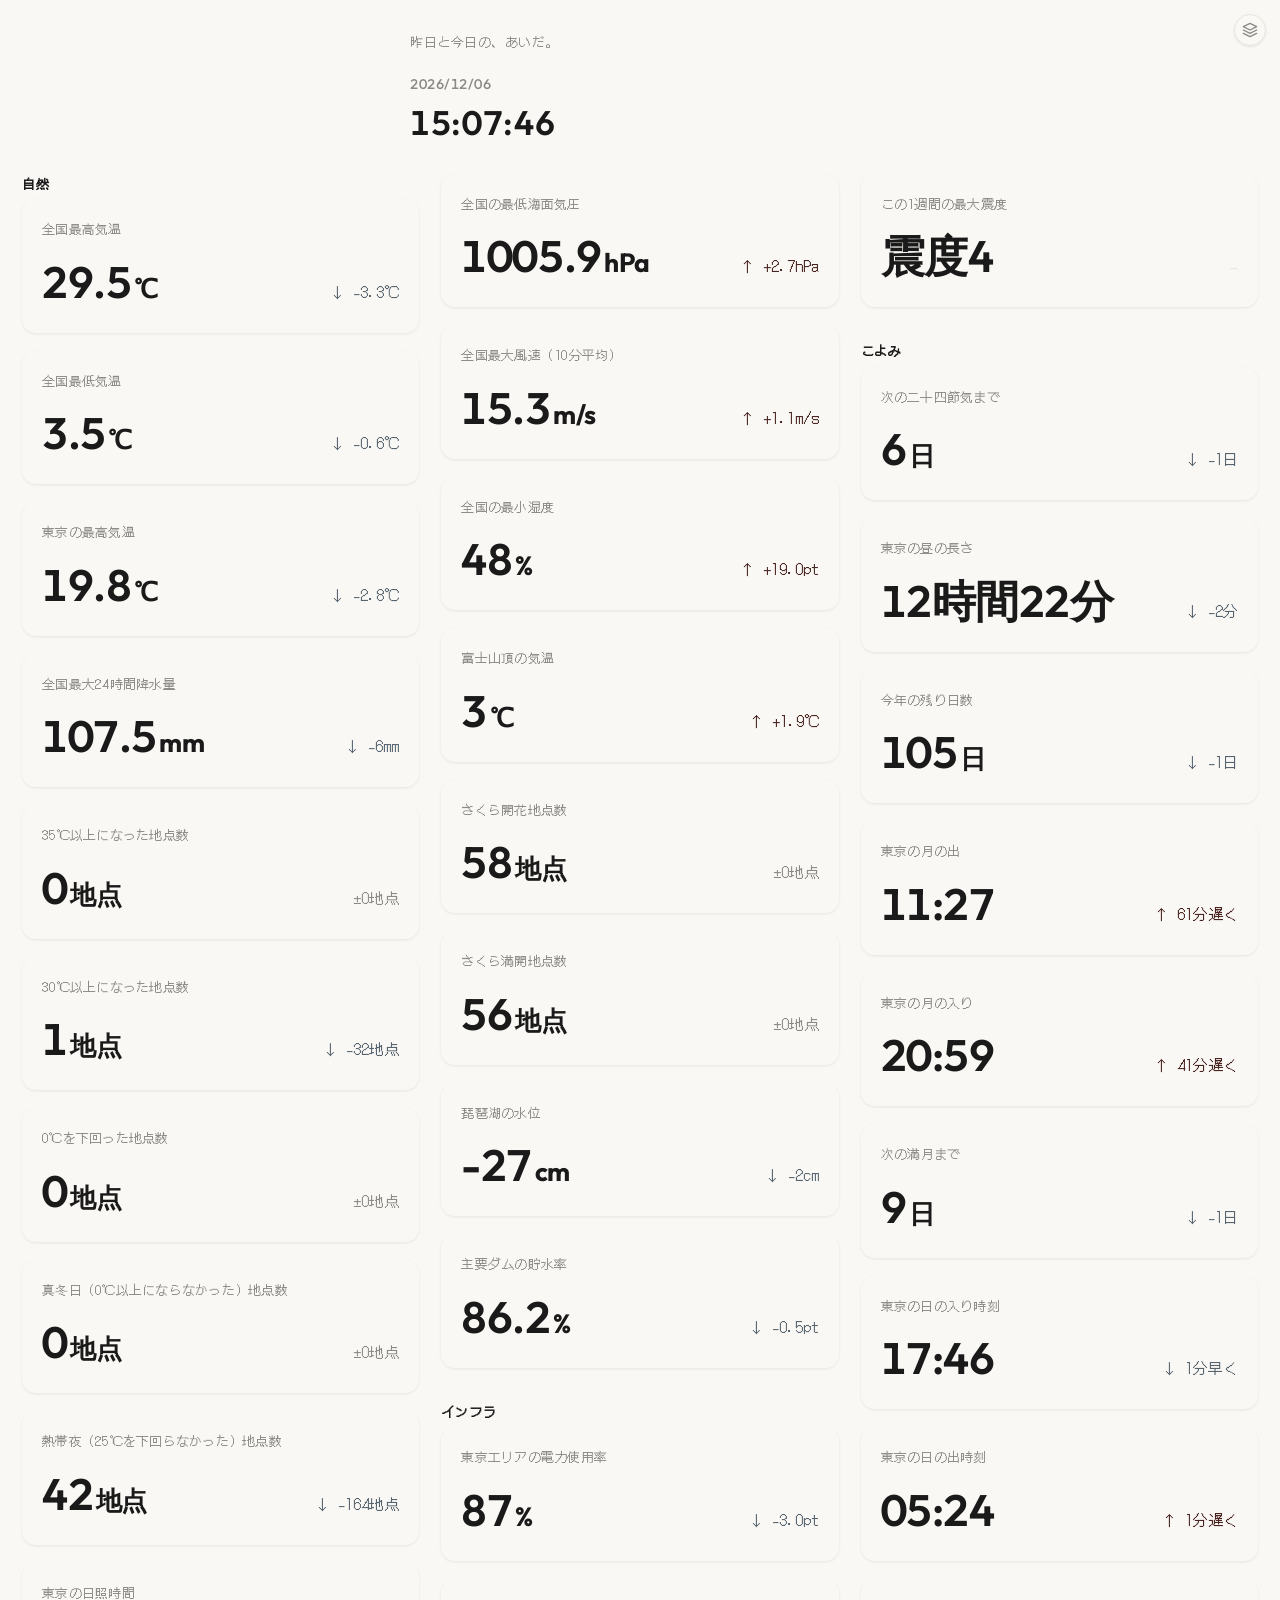
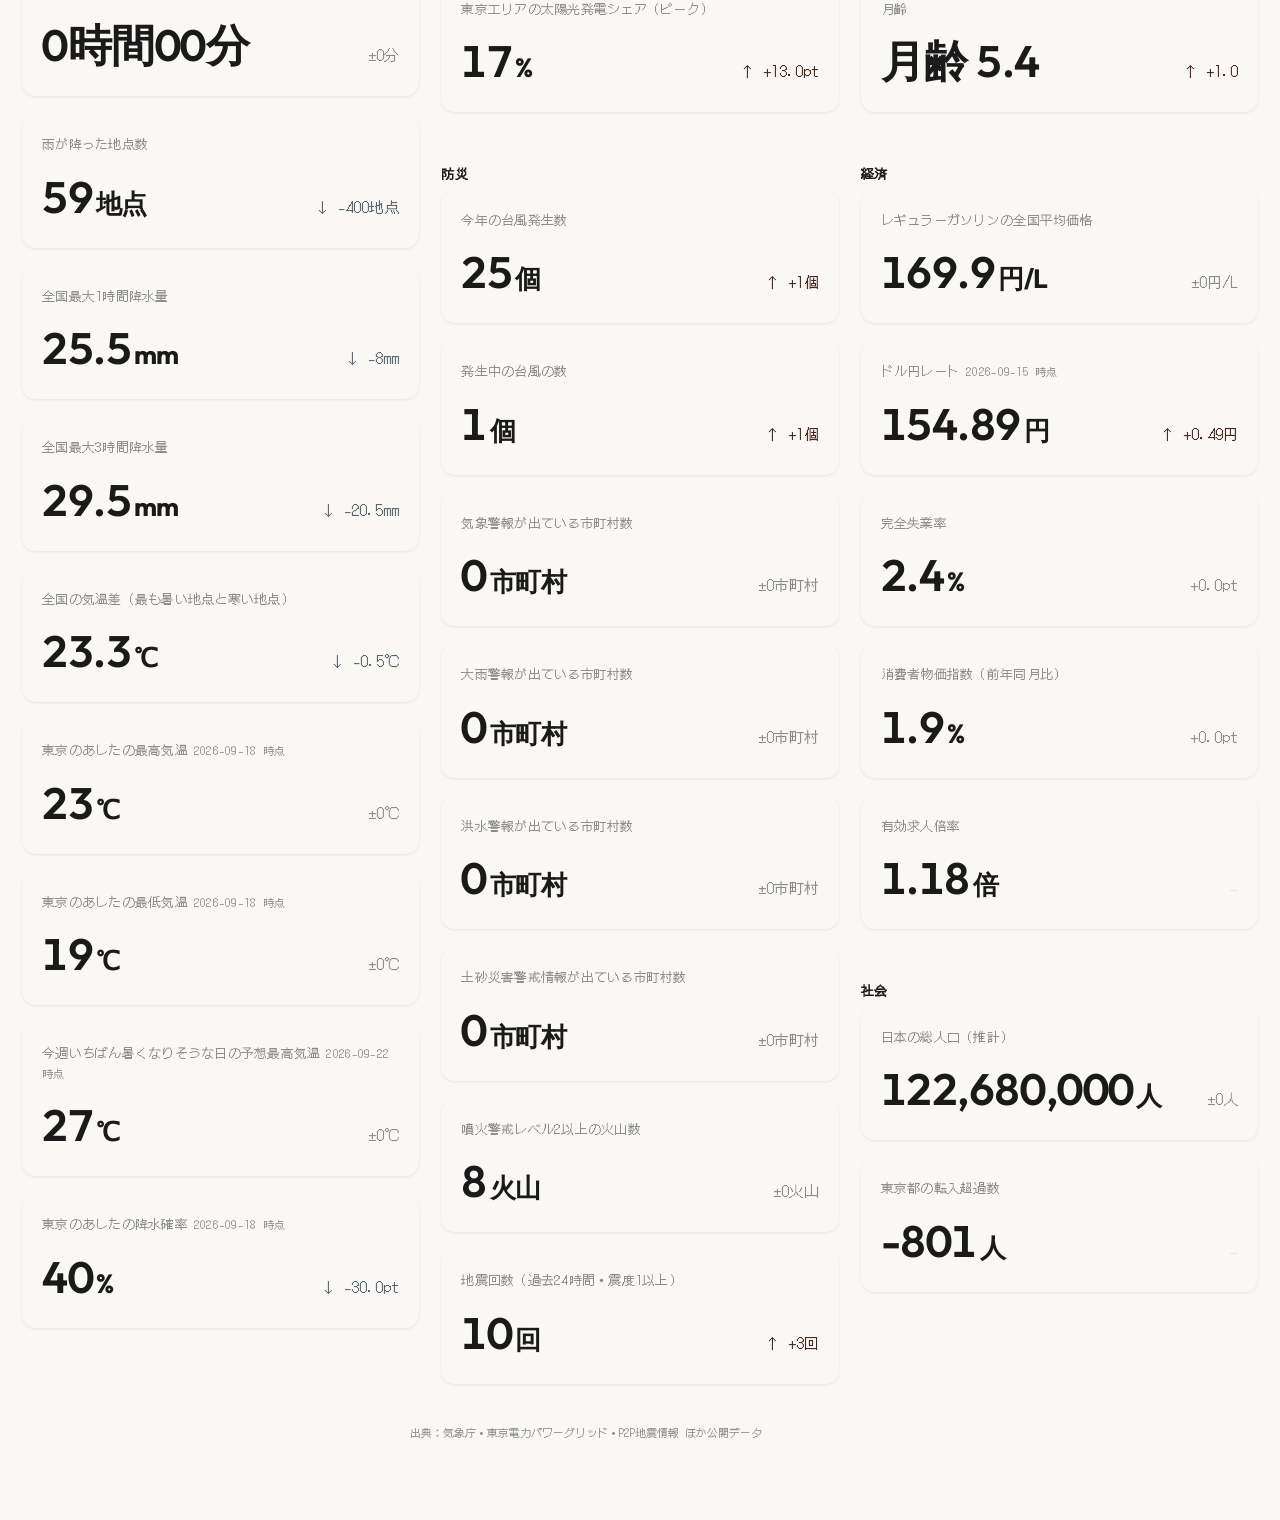
==== commit 3b5a9850: "PC表示対応: CSS multi-columnでタイル状（Pinterest風）レイアウトに 幅700px以上でwrapを拡張し、#cardsにcolumn-widthベースのマゾンリーを適用。 通" ====
--- a/index.html
+++ b/index.html
@@ -186,13 +186,14 @@
     font-variant-numeric:tabular-nums; margin-bottom:2px; }
   .clock-time { font-size:34px; font-weight:600; letter-spacing:.02em; font-variant-numeric:tabular-nums; }
   .section-title { font-size:13px; font-weight:700; color:var(--ink); letter-spacing:.06em;
-    padding:var(--section-title-padding); }
+    padding:var(--section-title-padding); break-after:avoid-column; }
   .section:first-of-type .section-title { padding-top:0; }
   .card { padding:var(--card-padding); margin-bottom:var(--card-margin-bottom);
     border-top:var(--card-border-top); border-left:var(--card-border-x); border-right:var(--card-border-x);
     border-bottom:var(--card-border-bottom); border-radius:var(--card-radius);
     box-shadow:var(--card-shadow); background:var(--surface-bg);
-    backdrop-filter:var(--surface-blur); -webkit-backdrop-filter:var(--surface-blur); }
+    backdrop-filter:var(--surface-blur); -webkit-backdrop-filter:var(--surface-blur);
+    break-inside:avoid; }
   .card:first-of-type { border-top:var(--card-first-top); }
   .section .card:first-child { padding-top:var(--card-first-padding-top); }
   .name { font-size:13px; color:var(--sub); letter-spacing:.02em; }
@@ -208,6 +209,20 @@
   .stale { font-size:11px; color:var(--sub); margin-left:6px; }
   footer { margin-top:var(--footer-margin-top); font-size:11px; color:var(--sub); text-align:left; }
   a { color:inherit; }
+
+  @media (min-width:700px) {
+    /* PC: 通常スキン（flat divider）の時だけカードをタイル化する。
+       他スキンは既にradius/shadow付きなので、そのまま複数カラムに流し込むだけでよい。
+       ここは:root（無印）にしか勝てないので、[data-skin="…"]側の値は上書きされない。 */
+    :root {
+      --card-padding:20px 20px 18px; --card-first-padding-top:20px;
+      --card-radius:14px; --card-shadow:0 1px 3px rgba(0,0,0,.08);
+      --card-border-top:none; --card-first-top:none; --card-margin-bottom:18px;
+    }
+    .wrap { max-width:1400px; }
+    .tagline, .clock, footer { max-width:460px; margin-left:auto; margin-right:auto; }
+    #cards { column-width:300px; column-gap:22px; }
+  }
 </style>
 </head>
 <body>
